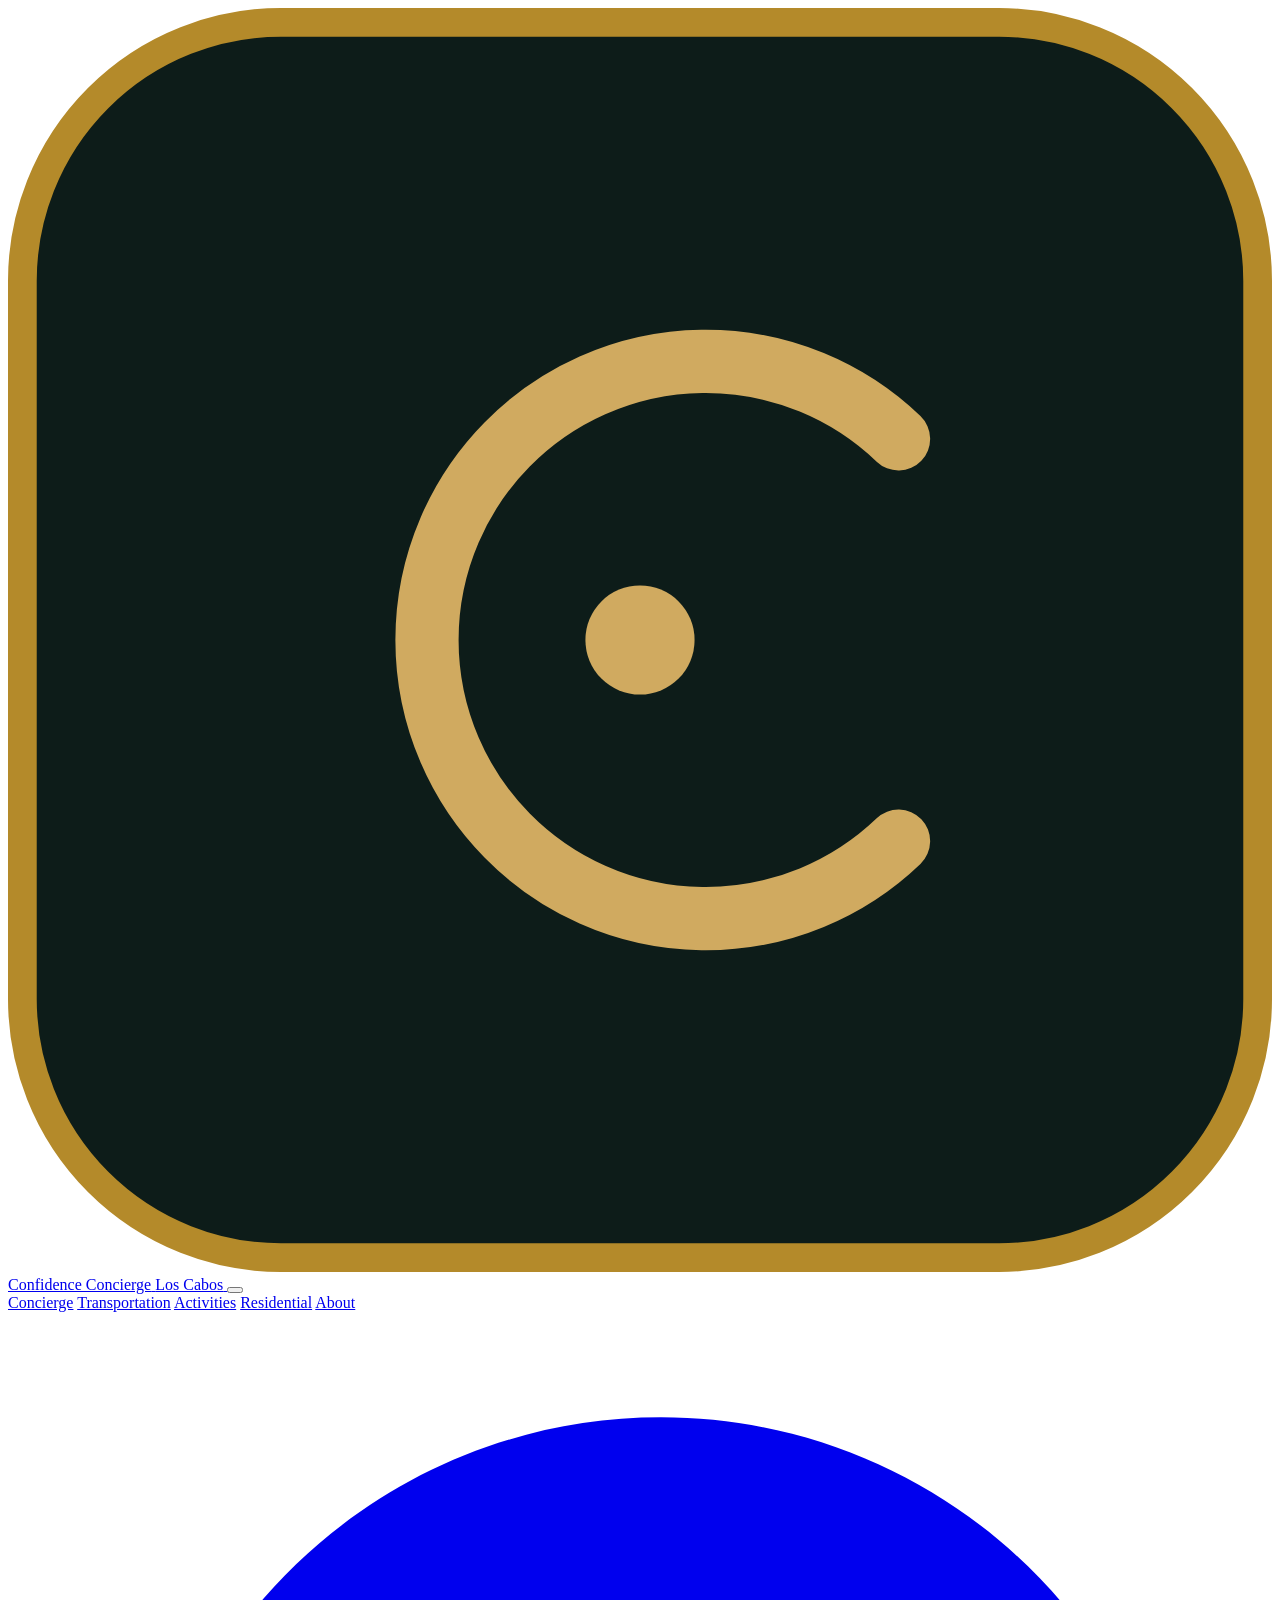
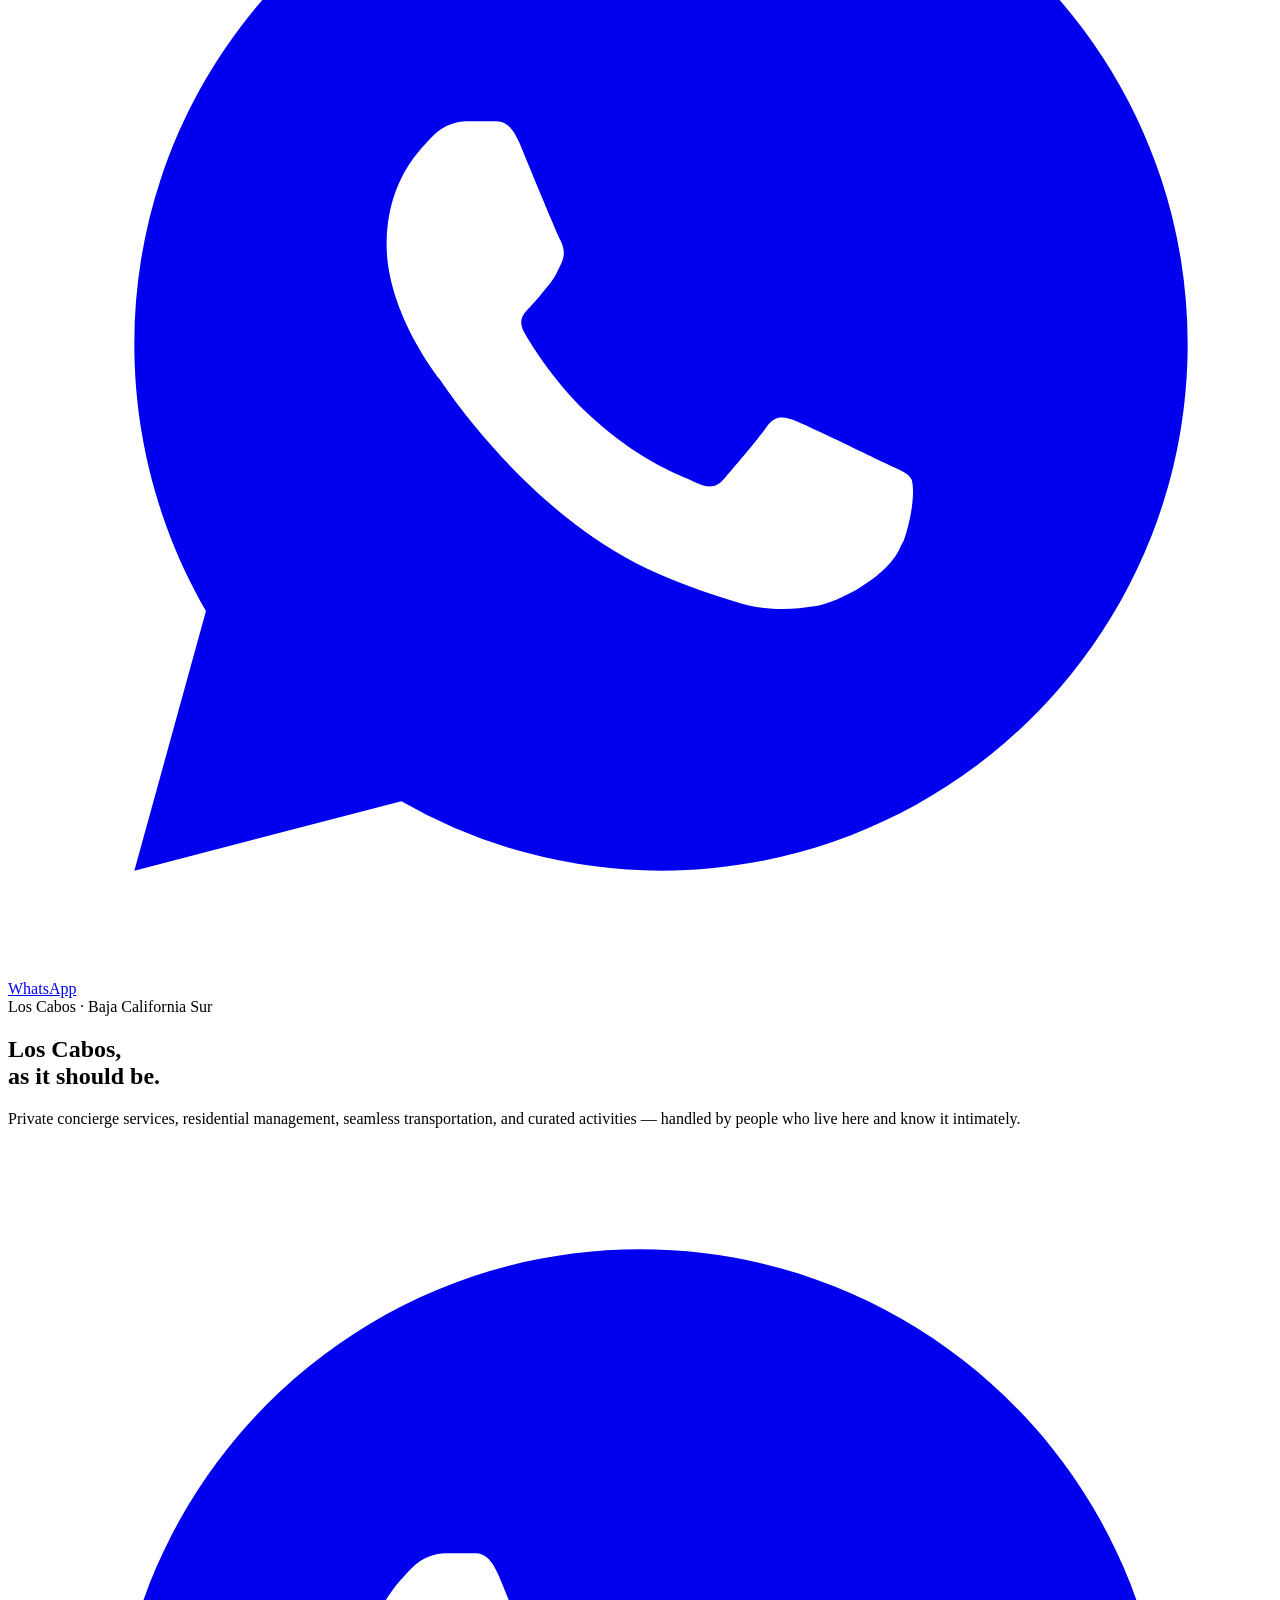
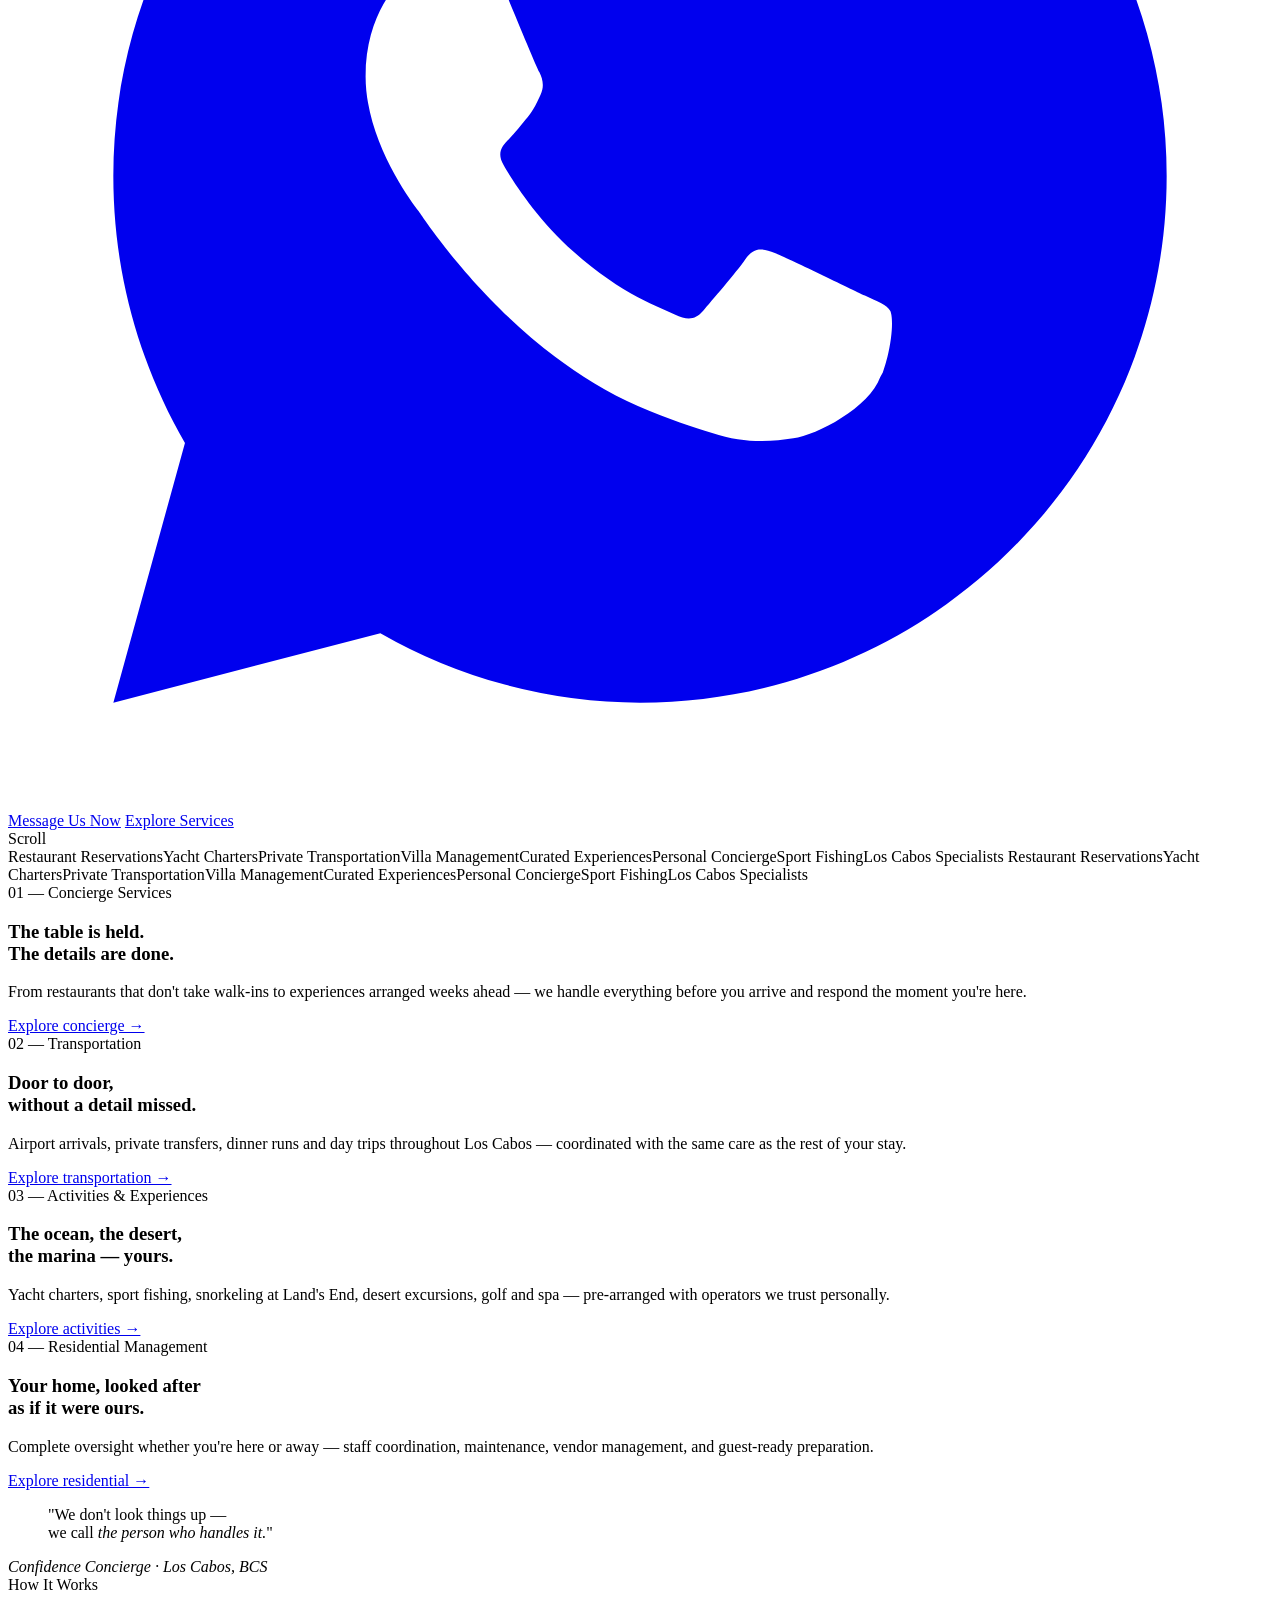
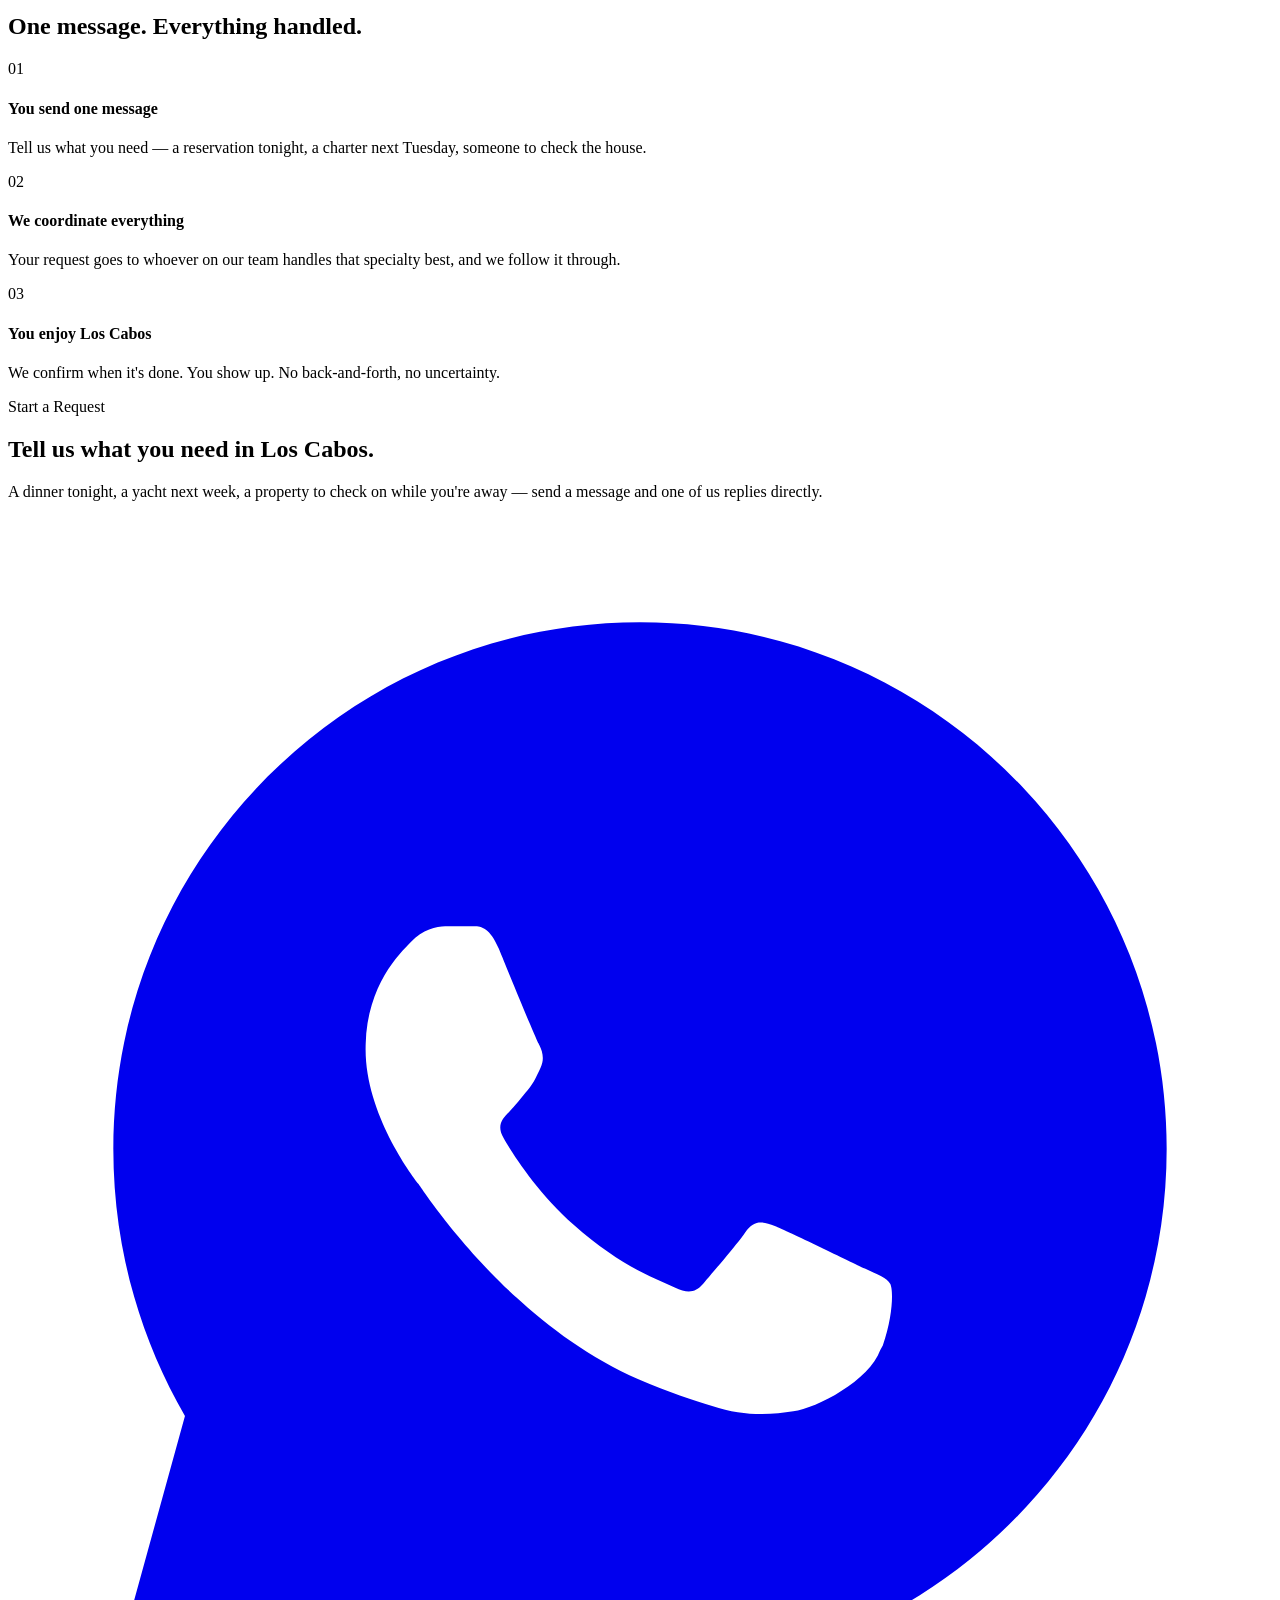
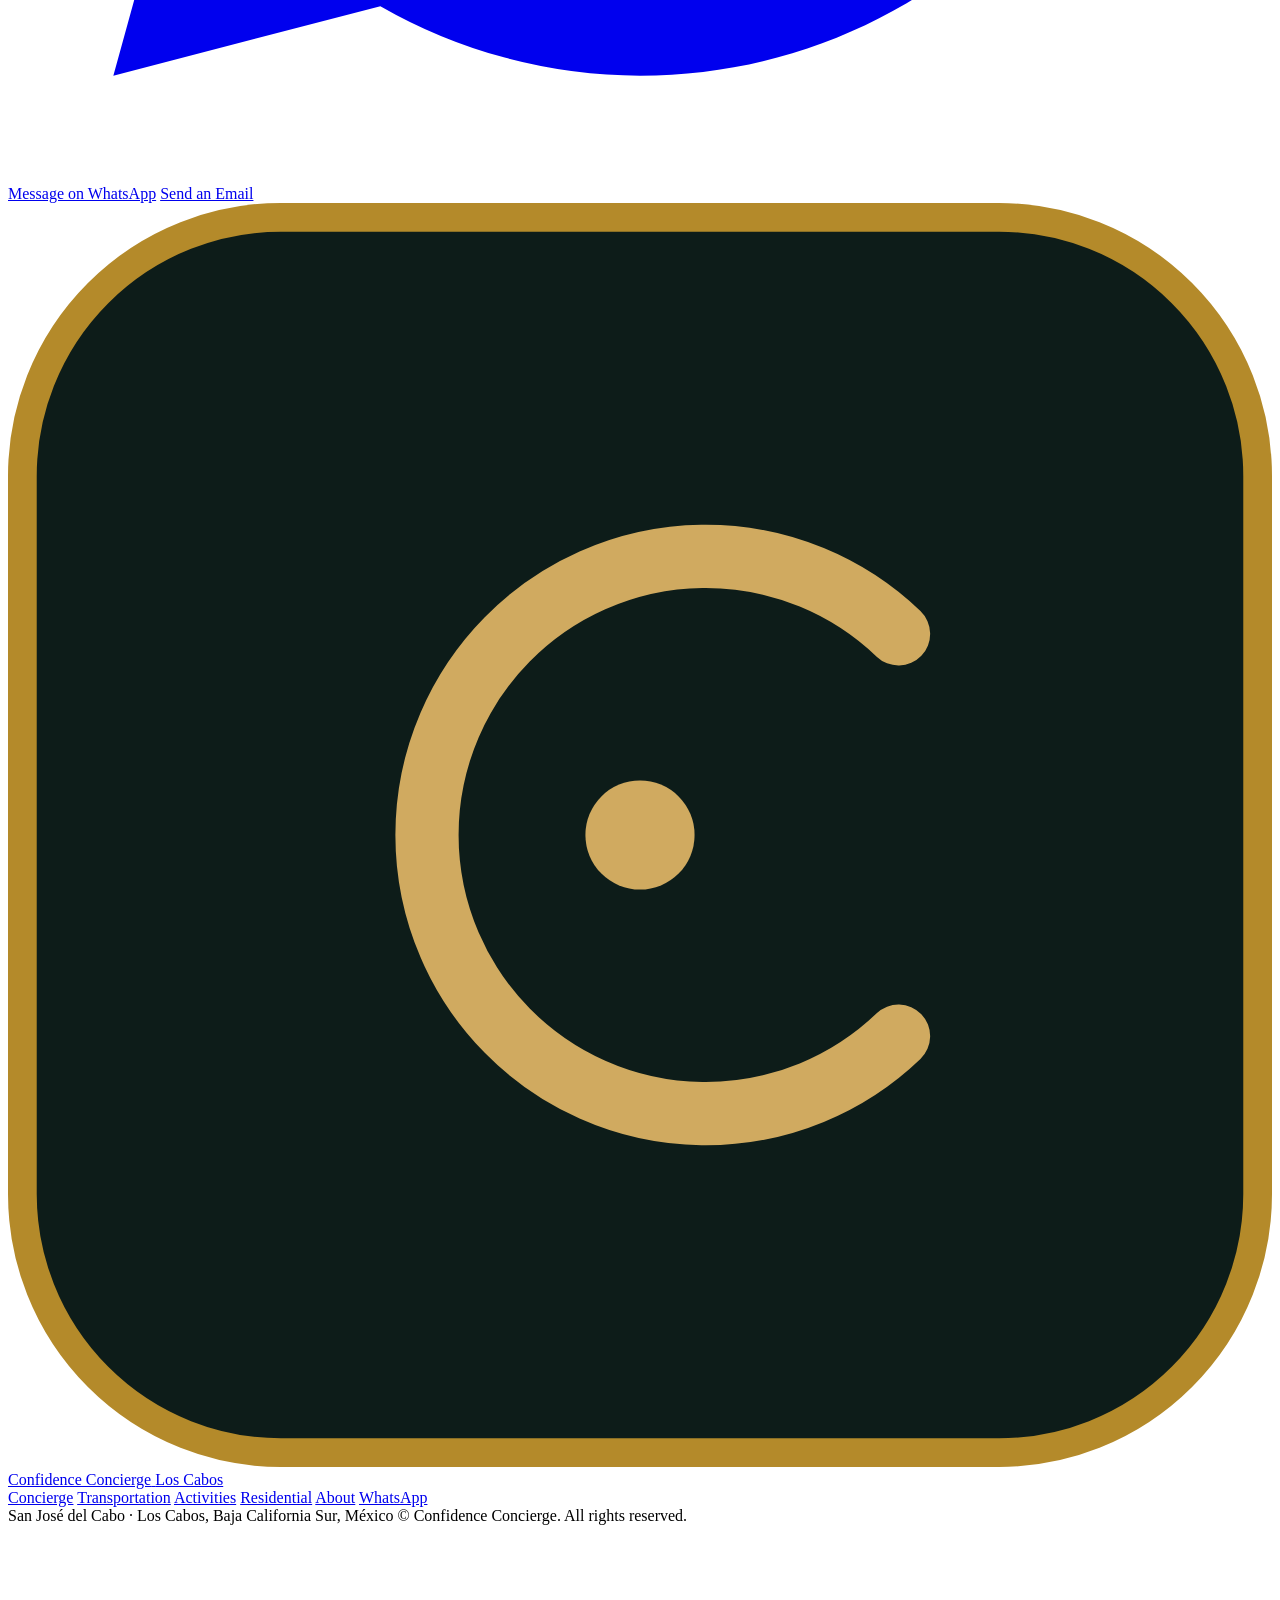
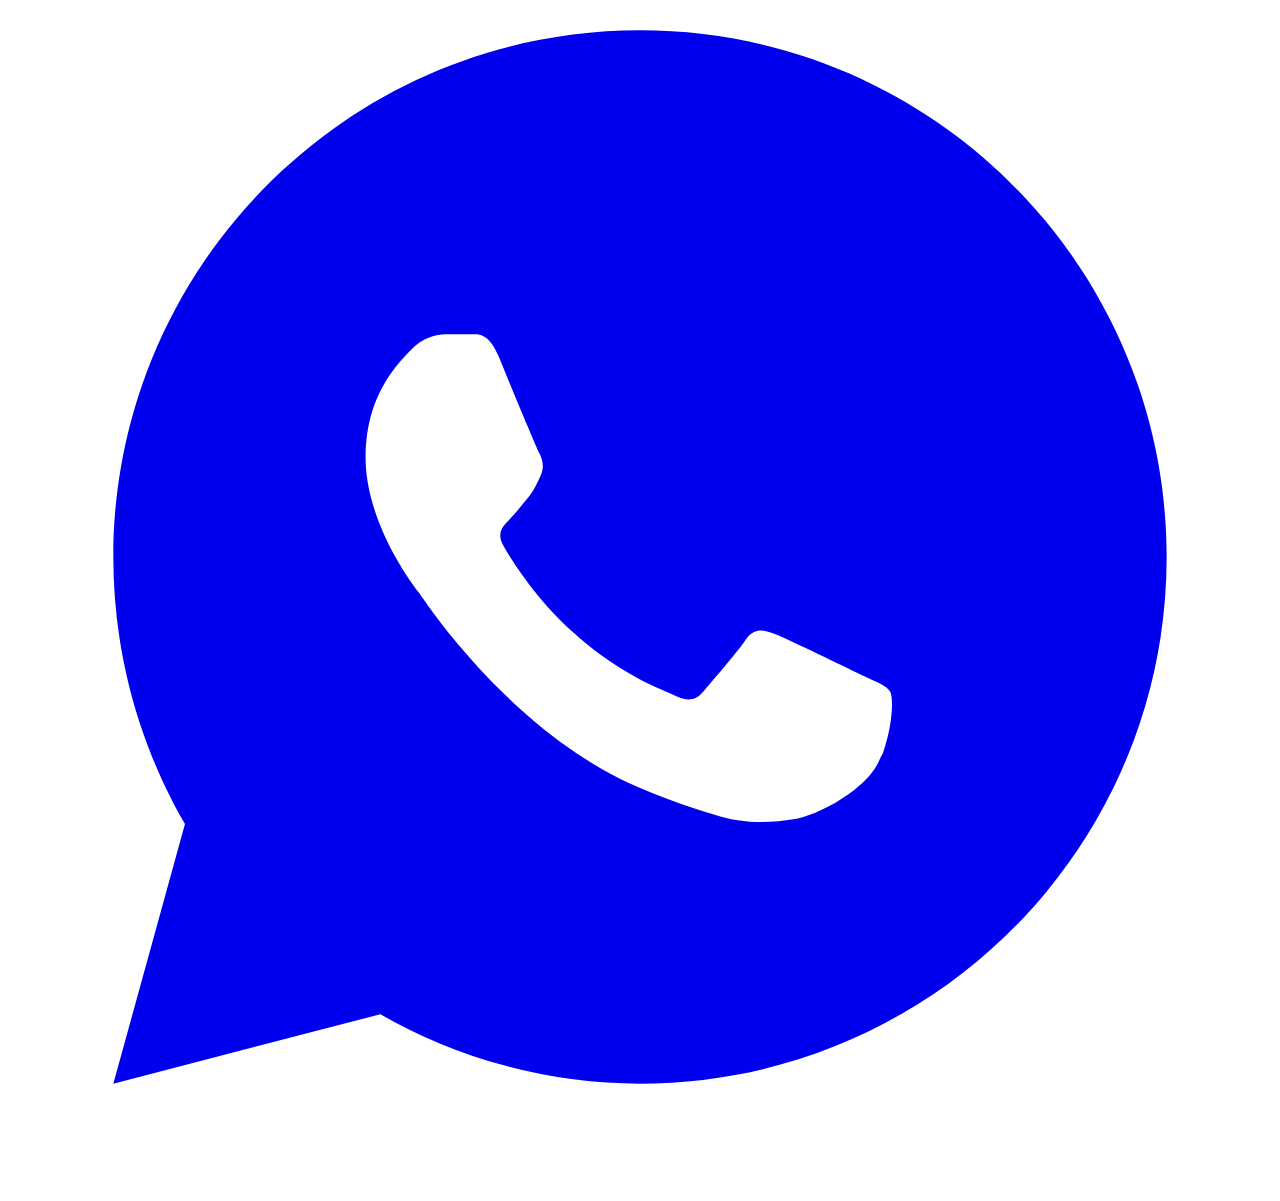
==== index.html @ 6e98d000 "Add files via upload" ====
<!DOCTYPE html>
<html lang="en">
<head>
  <meta charset="UTF-8">
  <meta name="viewport" content="width=device-width, initial-scale=1.0">
  <title>Confidence Concierge — Private Concierge &amp; Lifestyle Services · Los Cabos</title>
  <meta name="description" content="Private concierge, residential management, transportation, and curated activities across Los Cabos, Baja California Sur.">
  <link rel="icon" type="image/svg+xml" href="data:image/svg+xml,%3Csvg xmlns='http://www.w3.org/2000/svg' viewBox='0 0 44 44'%3E%3Crect width='44' height='44' rx='9' fill='%230D1C19'/%3E%3Cpath d='M31 15a9.7 9.7 0 1 0 0 14' stroke='%23D0AA60' stroke-width='2.4' fill='none' stroke-linecap='round'/%3E%3Ccircle cx='22' cy='22' r='2' fill='%23D0AA60'/%3E%3C/svg%3E">
  <link rel="preconnect" href="https://fonts.googleapis.com">
  <link rel="preconnect" href="https://fonts.gstatic.com" crossorigin>
  <link href="https://fonts.googleapis.com/css2?family=Cormorant+Garamond:ital,wght@0,400;0,500;0,600;1,400;1,500&family=Outfit:wght@300;400;500;600&display=swap" rel="stylesheet">
  <link rel="stylesheet" href="css/styles.css">
</head>
<body>
<header class="nav" id="siteNav">
  <div class="wrap">
    <a href="index.html" class="logo" aria-label="Confidence Concierge — home">
      <svg class="logo-mark" viewBox="0 0 44 44" fill="none" xmlns="http://www.w3.org/2000/svg" aria-hidden="true">
        <rect x="0.5" y="0.5" width="43" height="43" rx="9" fill="#0D1C19" stroke="#B48A2A" stroke-width="1"/>
        <path d="M31 15a9.7 9.7 0 1 0 0 14" stroke="#D0AA60" stroke-width="2.2" stroke-linecap="round"/>
        <circle cx="22" cy="22" r="1.9" fill="#D0AA60"/>
      </svg>
      <span class="logo-text">
        <span class="logo-name">Confidence Concierge</span>
        <span class="logo-city">Los Cabos</span>
      </span>
    </a>
    <button class="nav-burger" id="navBurger" aria-label="Open menu" aria-expanded="false">
      <span></span><span></span><span></span>
    </button>
    <nav class="nav-links" id="navLinks" aria-label="Main navigation">
      <a href="concierge.html">Concierge</a>
      <a href="transportation.html">Transportation</a>
      <a href="activities.html">Activities</a>
      <a href="residential.html">Residential</a>
      <a href="about.html">About</a>
      <a href="#" class="js-wa btn btn--gold" style="padding:0.65rem 1.3rem;"><svg viewBox="0 0 24 24" fill="currentColor" aria-hidden="true"><path d="M12 2C6.48 2 2 6.48 2 12c0 1.85.5 3.58 1.36 5.07L2 22l5.07-1.32A9.93 9.93 0 0 0 12 22c5.52 0 10-4.48 10-10S17.52 2 12 2zm4.56 13.82c-.2.57-1.2 1.1-1.65 1.16-.43.07-.95.1-1.54-.1-.36-.11-.81-.26-1.4-.51-2.45-1.06-4.06-3.55-4.18-3.71-.13-.17-1-1.33-1-2.55 0-1.2.63-1.8.86-2.04.22-.24.49-.3.65-.3h.47c.15 0 .35-.05.55.43.2.49.7 1.7.77 1.83.06.12.1.27.02.43-.08.17-.12.27-.24.42-.12.14-.25.31-.36.42-.12.12-.24.25-.1.49.14.25.62 1.02 1.33 1.65.91.82 1.68 1.07 1.92 1.19.25.12.39.1.54-.07.14-.17.63-.73.8-.98.17-.25.34-.2.56-.12.23.09 1.46.69 1.71.81.25.12.42.18.48.29.06.1.06.6-.14 1.17z"/></svg> WhatsApp</a>
    </nav>
  </div>
</header>

<section class="hero">
  <div class="hero-bg" aria-hidden="true"></div>
  <div class="hero-content">
    <div class="hero-eyebrow"><span class="rule"></span> Los Cabos &middot; Baja California Sur <span class="rule"></span></div>
    <h1 class="t-hero">Los Cabos,<br>as it should be.</h1>
    <p class="hero-sub">Private concierge services, residential management, seamless transportation, and curated activities &mdash; handled by people who live here and know it intimately.</p>
    <div class="hero-actions">
      <a href="#" class="js-wa btn btn--gold"><svg viewBox="0 0 24 24" fill="currentColor" aria-hidden="true"><path d="M12 2C6.48 2 2 6.48 2 12c0 1.85.5 3.58 1.36 5.07L2 22l5.07-1.32A9.93 9.93 0 0 0 12 22c5.52 0 10-4.48 10-10S17.52 2 12 2zm4.56 13.82c-.2.57-1.2 1.1-1.65 1.16-.43.07-.95.1-1.54-.1-.36-.11-.81-.26-1.4-.51-2.45-1.06-4.06-3.55-4.18-3.71-.13-.17-1-1.33-1-2.55 0-1.2.63-1.8.86-2.04.22-.24.49-.3.65-.3h.47c.15 0 .35-.05.55.43.2.49.7 1.7.77 1.83.06.12.1.27.02.43-.08.17-.12.27-.24.42-.12.14-.25.31-.36.42-.12.12-.24.25-.1.49.14.25.62 1.02 1.33 1.65.91.82 1.68 1.07 1.92 1.19.25.12.39.1.54-.07.14-.17.63-.73.8-.98.17-.25.34-.2.56-.12.23.09 1.46.69 1.71.81.25.12.42.18.48.29.06.1.06.6-.14 1.17z"/></svg> Message Us Now</a>
      <a href="#services" class="btn btn--outline-light">Explore Services</a>
    </div>
  </div>
  <div class="hero-scroll" aria-hidden="true"><span class="line"></span><span>Scroll</span></div>
</section>

<div class="marquee-wrap" aria-hidden="true">
  <div class="marquee-track">
    <span>Restaurant Reservations</span><span>Yacht Charters</span><span>Private Transportation</span><span>Villa Management</span><span>Curated Experiences</span><span>Personal Concierge</span><span>Sport Fishing</span><span>Los Cabos Specialists</span>
    <span>Restaurant Reservations</span><span>Yacht Charters</span><span>Private Transportation</span><span>Villa Management</span><span>Curated Experiences</span><span>Personal Concierge</span><span>Sport Fishing</span><span>Los Cabos Specialists</span>
  </div>
</div>

<section id="services">
  <article class="svc-panel">
    <div class="svc-text">
      <span class="eyebrow">01 &mdash; Concierge Services</span>
      <h3 class="t-h3">The table is held.<br>The details are done.</h3>
      <div class="divider"></div>
      <p>From restaurants that don't take walk-ins to experiences arranged weeks ahead &mdash; we handle everything before you arrive and respond the moment you're here.</p>
      <a href="concierge.html" class="svc-link">Explore concierge &rarr;</a>
    </div>
    <div class="svc-photo svc-photo--dining" role="img" aria-label="Fine dining"></div>
  </article>

  <article class="svc-panel svc-panel--flip">
    <div class="svc-photo svc-photo--transport" role="img" aria-label="Private transportation"></div>
    <div class="svc-text">
      <span class="eyebrow">02 &mdash; Transportation</span>
      <h3 class="t-h3">Door to door,<br>without a detail missed.</h3>
      <div class="divider"></div>
      <p>Airport arrivals, private transfers, dinner runs and day trips throughout Los Cabos &mdash; coordinated with the same care as the rest of your stay.</p>
      <a href="transportation.html" class="svc-link">Explore transportation &rarr;</a>
    </div>
  </article>

  <article class="svc-panel">
    <div class="svc-text">
      <span class="eyebrow">03 &mdash; Activities &amp; Experiences</span>
      <h3 class="t-h3">The ocean, the desert,<br>the marina &mdash; yours.</h3>
      <div class="divider"></div>
      <p>Yacht charters, sport fishing, snorkeling at Land's End, desert excursions, golf and spa &mdash; pre-arranged with operators we trust personally.</p>
      <a href="activities.html" class="svc-link">Explore activities &rarr;</a>
    </div>
    <div class="svc-photo svc-photo--activities" role="img" aria-label="Ocean activities"></div>
  </article>

  <article class="svc-panel svc-panel--flip">
    <div class="svc-photo svc-photo--villa" role="img" aria-label="Luxury villa"></div>
    <div class="svc-text">
      <span class="eyebrow">04 &mdash; Residential Management</span>
      <h3 class="t-h3">Your home, looked after<br>as if it were ours.</h3>
      <div class="divider"></div>
      <p>Complete oversight whether you're here or away &mdash; staff coordination, maintenance, vendor management, and guest-ready preparation.</p>
      <a href="residential.html" class="svc-link">Explore residential &rarr;</a>
    </div>
  </article>
</section>

<section class="statement">
  <div class="wrap">
    <blockquote>"We don't look things up &mdash;<br>we call <em>the person who handles it.</em>"</blockquote>
    <cite>Confidence Concierge &middot; Los Cabos, BCS</cite>
  </div>
</section>

<section class="section">
  <div class="wrap">
    <div class="head"><span class="eyebrow">How It Works</span><h2 class="t-h2">One message. Everything handled.</h2></div>
    <div class="steps">
      <div class="step"><span class="step-num">01</span><h4>You send one message</h4><p>Tell us what you need &mdash; a reservation tonight, a charter next Tuesday, someone to check the house.</p></div>
      <div class="step"><span class="step-num">02</span><h4>We coordinate everything</h4><p>Your request goes to whoever on our team handles that specialty best, and we follow it through.</p></div>
      <div class="step"><span class="step-num">03</span><h4>You enjoy Los Cabos</h4><p>We confirm when it's done. You show up. No back-and-forth, no uncertainty.</p></div>
    </div>
  </div>
</section>
<section class="cta-band" id="contact">
  <div class="wrap">
    <div class="cta-inner">
      <div class="cta-copy">
        <span class="eyebrow">Start a Request</span>
        <h2>Tell us what you need in Los Cabos.</h2>
        <p>A dinner tonight, a yacht next week, a property to check on while you're away — send a message and one of us replies directly.</p>
      </div>
      <div class="cta-actions">
        <a href="#" class="js-wa btn btn--gold"><svg viewBox="0 0 24 24" fill="currentColor" aria-hidden="true"><path d="M12 2C6.48 2 2 6.48 2 12c0 1.85.5 3.58 1.36 5.07L2 22l5.07-1.32A9.93 9.93 0 0 0 12 22c5.52 0 10-4.48 10-10S17.52 2 12 2zm4.56 13.82c-.2.57-1.2 1.1-1.65 1.16-.43.07-.95.1-1.54-.1-.36-.11-.81-.26-1.4-.51-2.45-1.06-4.06-3.55-4.18-3.71-.13-.17-1-1.33-1-2.55 0-1.2.63-1.8.86-2.04.22-.24.49-.3.65-.3h.47c.15 0 .35-.05.55.43.2.49.7 1.7.77 1.83.06.12.1.27.02.43-.08.17-.12.27-.24.42-.12.14-.25.31-.36.42-.12.12-.24.25-.1.49.14.25.62 1.02 1.33 1.65.91.82 1.68 1.07 1.92 1.19.25.12.39.1.54-.07.14-.17.63-.73.8-.98.17-.25.34-.2.56-.12.23.09 1.46.69 1.71.81.25.12.42.18.48.29.06.1.06.6-.14 1.17z"/></svg> Message on WhatsApp</a>
        <a href="mailto:hello@confidenceconcierge.com" class="btn btn--outline-dark">Send an Email</a>
      </div>
    </div>
  </div>
</section>
<footer>
  <div class="wrap">
    <div class="footer-top">
      <a href="index.html" class="logo" aria-label="Confidence Concierge — home">
        <svg class="logo-mark" viewBox="0 0 44 44" fill="none" xmlns="http://www.w3.org/2000/svg" aria-hidden="true">
        <rect x="0.5" y="0.5" width="43" height="43" rx="9" fill="#0D1C19" stroke="#B48A2A" stroke-width="1"/>
        <path d="M31 15a9.7 9.7 0 1 0 0 14" stroke="#D0AA60" stroke-width="2.2" stroke-linecap="round"/>
        <circle cx="22" cy="22" r="1.9" fill="#D0AA60"/>
      </svg>
        <span class="logo-text">
          <span class="logo-name">Confidence Concierge</span>
          <span class="logo-city">Los Cabos</span>
        </span>
      </a>
      <nav class="footer-nav" aria-label="Footer navigation">
        <a href="concierge.html">Concierge</a>
        <a href="transportation.html">Transportation</a>
        <a href="activities.html">Activities</a>
        <a href="residential.html">Residential</a>
        <a href="about.html">About</a>
        <a href="#" class="js-wa">WhatsApp</a>
      </nav>
    </div>
    <div class="footer-bottom">
      <span>San Jos&eacute; del Cabo &middot; Los Cabos, Baja California Sur, M&eacute;xico</span>
      <span>&copy; <span id="yr"></span> Confidence Concierge. All rights reserved.</span>
    </div>
  </div>
</footer>

<a href="#" class="js-wa wa-fab" aria-label="Message us on WhatsApp"><svg viewBox="0 0 24 24" fill="currentColor" aria-hidden="true"><path d="M12 2C6.48 2 2 6.48 2 12c0 1.85.5 3.58 1.36 5.07L2 22l5.07-1.32A9.93 9.93 0 0 0 12 22c5.52 0 10-4.48 10-10S17.52 2 12 2zm4.56 13.82c-.2.57-1.2 1.1-1.65 1.16-.43.07-.95.1-1.54-.1-.36-.11-.81-.26-1.4-.51-2.45-1.06-4.06-3.55-4.18-3.71-.13-.17-1-1.33-1-2.55 0-1.2.63-1.8.86-2.04.22-.24.49-.3.65-.3h.47c.15 0 .35-.05.55.43.2.49.7 1.7.77 1.83.06.12.1.27.02.43-.08.17-.12.27-.24.42-.12.14-.25.31-.36.42-.12.12-.24.25-.1.49.14.25.62 1.02 1.33 1.65.91.82 1.68 1.07 1.92 1.19.25.12.39.1.54-.07.14-.17.63-.73.8-.98.17-.25.34-.2.56-.12.23.09 1.46.69 1.71.81.25.12.42.18.48.29.06.1.06.6-.14 1.17z"/></svg></a>

<!-- Images: Unsplash (free commercial license — unsplash.com/license) -->
<script src="js/main.js"></script>
</body>
</html>
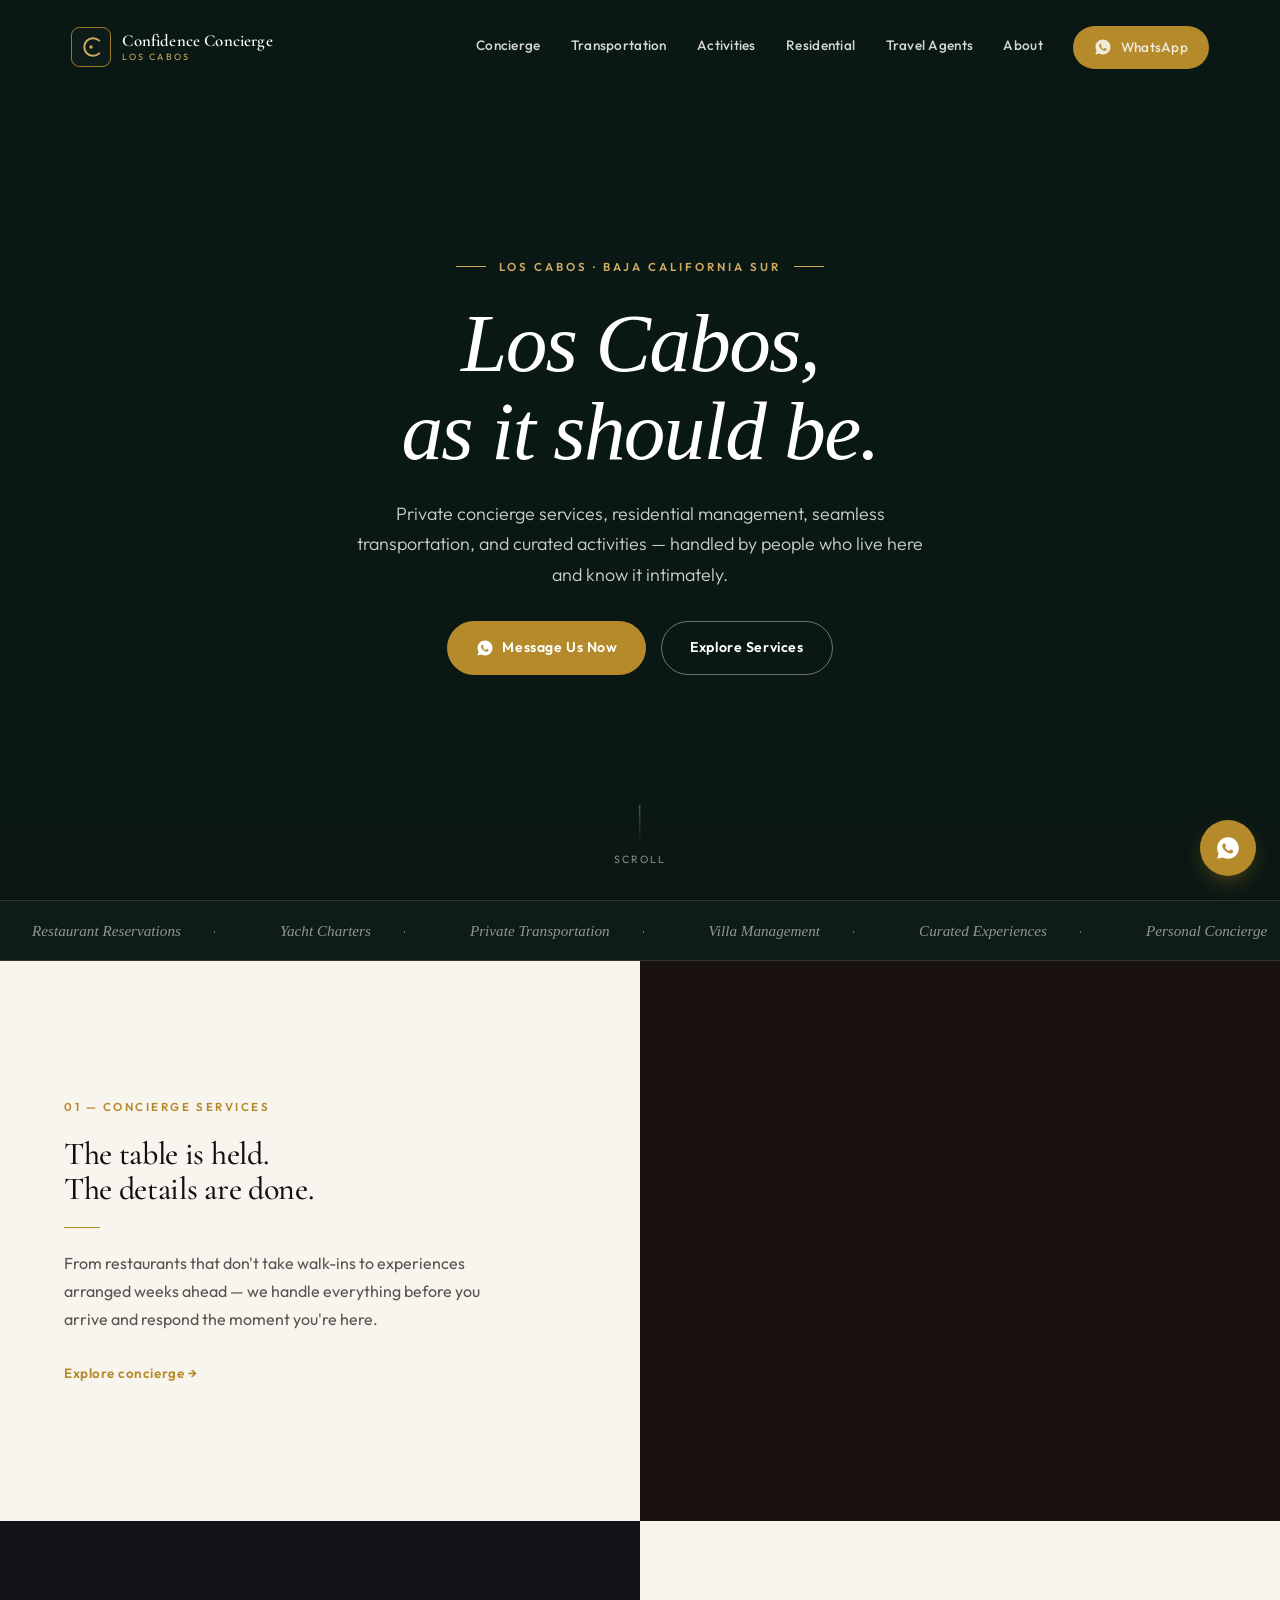
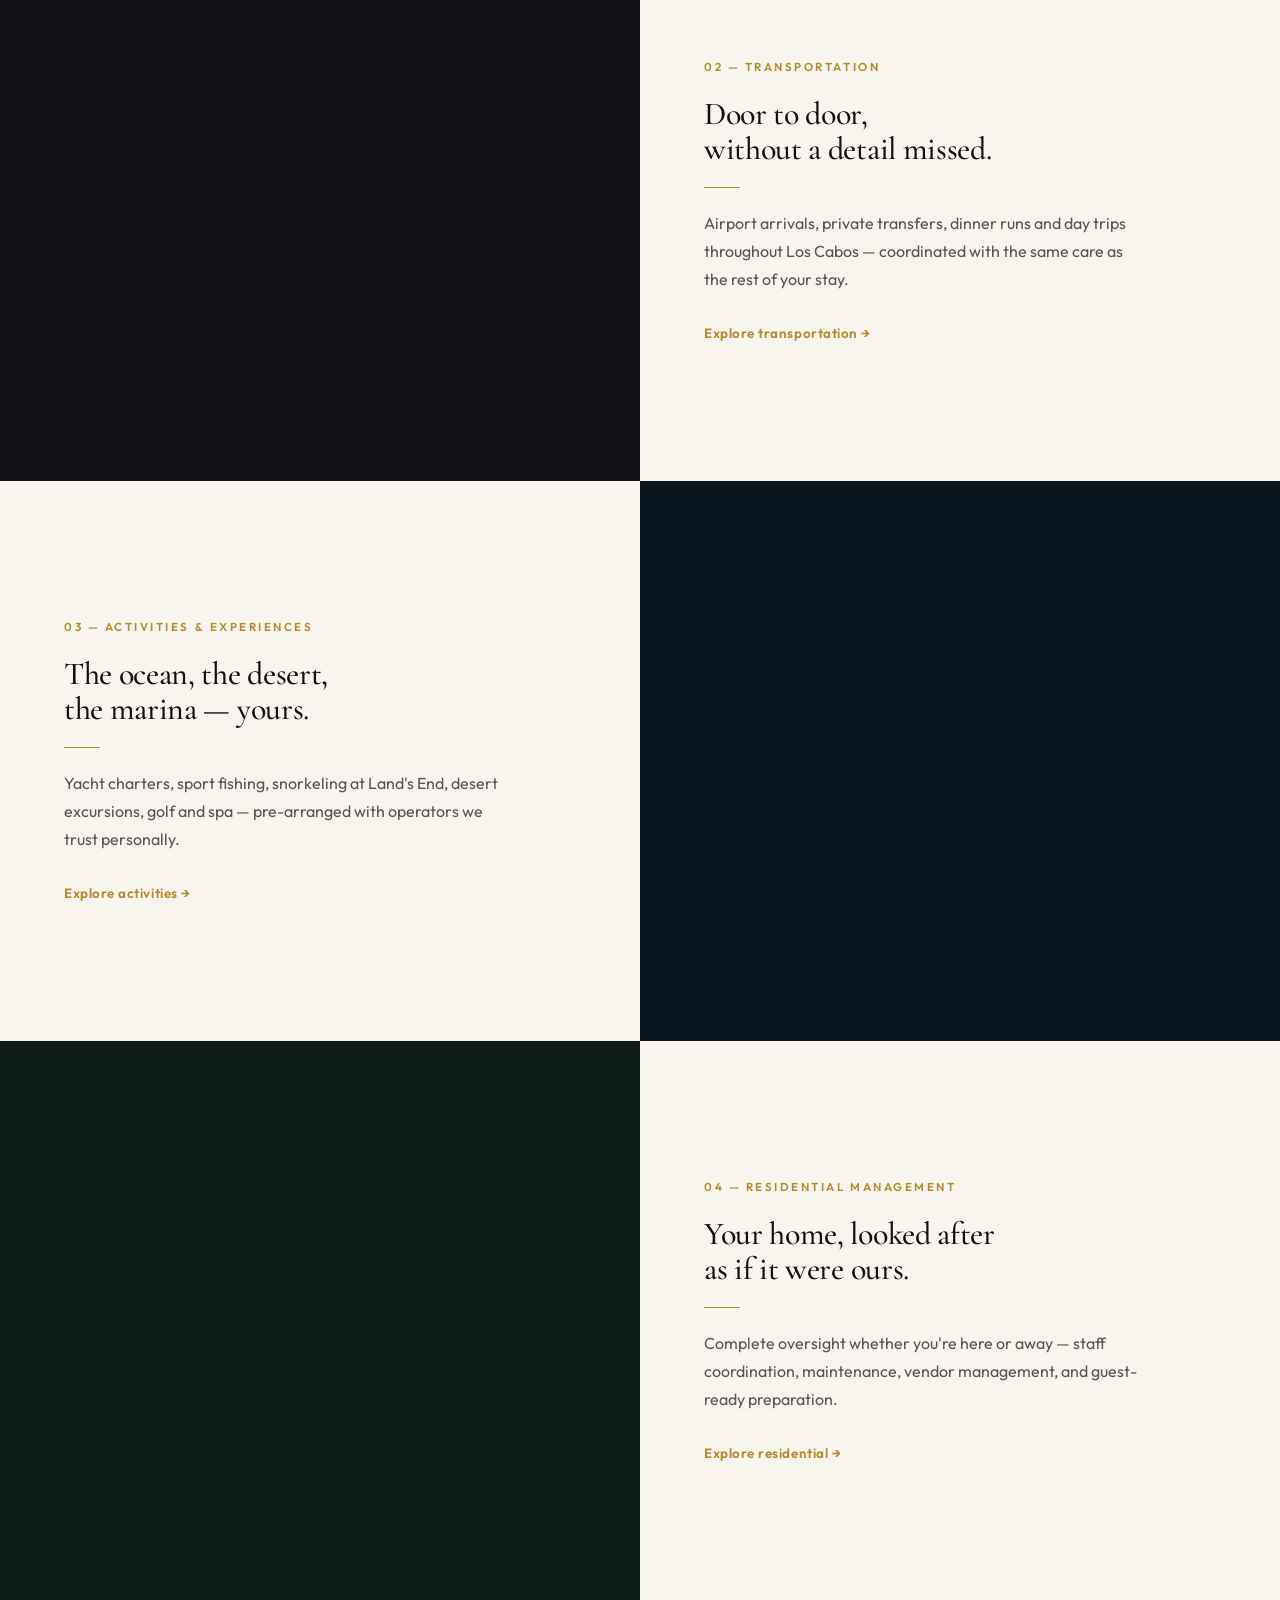
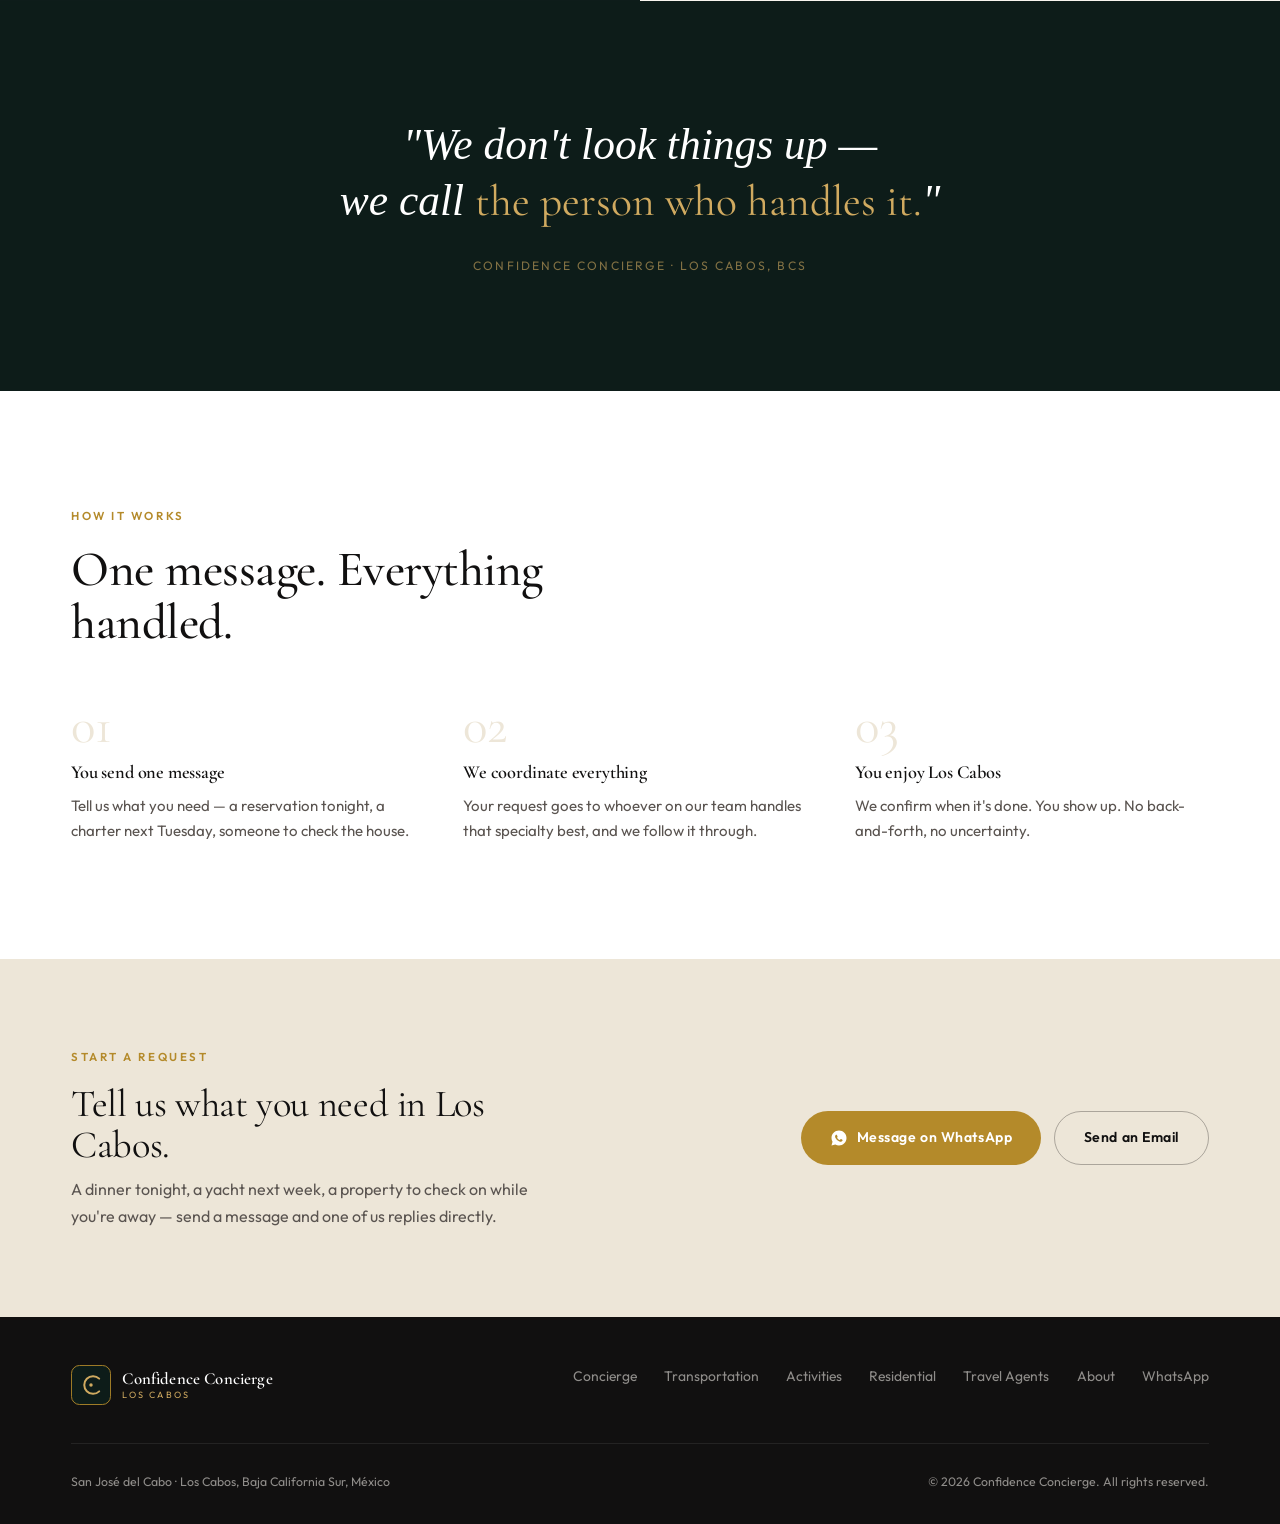
==== commit 2a3a3a3d: "Update index.html" ====
--- a/index.html
+++ b/index.html
@@ -28,11 +28,13 @@
     <button class="nav-burger" id="navBurger" aria-label="Open menu" aria-expanded="false">
       <span></span><span></span><span></span>
     </button>
+    <div class="nav-backdrop" id="navBackdrop" aria-hidden="true"></div>
     <nav class="nav-links" id="navLinks" aria-label="Main navigation">
       <a href="concierge.html">Concierge</a>
       <a href="transportation.html">Transportation</a>
       <a href="activities.html">Activities</a>
       <a href="residential.html">Residential</a>
+      <a href="travel-agents.html">Travel Agents</a>
       <a href="about.html">About</a>
       <a href="#" class="js-wa btn btn--gold" style="padding:0.65rem 1.3rem;"><svg viewBox="0 0 24 24" fill="currentColor" aria-hidden="true"><path d="M12 2C6.48 2 2 6.48 2 12c0 1.85.5 3.58 1.36 5.07L2 22l5.07-1.32A9.93 9.93 0 0 0 12 22c5.52 0 10-4.48 10-10S17.52 2 12 2zm4.56 13.82c-.2.57-1.2 1.1-1.65 1.16-.43.07-.95.1-1.54-.1-.36-.11-.81-.26-1.4-.51-2.45-1.06-4.06-3.55-4.18-3.71-.13-.17-1-1.33-1-2.55 0-1.2.63-1.8.86-2.04.22-.24.49-.3.65-.3h.47c.15 0 .35-.05.55.43.2.49.7 1.7.77 1.83.06.12.1.27.02.43-.08.17-.12.27-.24.42-.12.14-.25.31-.36.42-.12.12-.24.25-.1.49.14.25.62 1.02 1.33 1.65.91.82 1.68 1.07 1.92 1.19.25.12.39.1.54-.07.14-.17.63-.73.8-.98.17-.25.34-.2.56-.12.23.09 1.46.69 1.71.81.25.12.42.18.48.29.06.1.06.6-.14 1.17z"/></svg> WhatsApp</a>
     </nav>
@@ -133,7 +135,7 @@
       </div>
       <div class="cta-actions">
         <a href="#" class="js-wa btn btn--gold"><svg viewBox="0 0 24 24" fill="currentColor" aria-hidden="true"><path d="M12 2C6.48 2 2 6.48 2 12c0 1.85.5 3.58 1.36 5.07L2 22l5.07-1.32A9.93 9.93 0 0 0 12 22c5.52 0 10-4.48 10-10S17.52 2 12 2zm4.56 13.82c-.2.57-1.2 1.1-1.65 1.16-.43.07-.95.1-1.54-.1-.36-.11-.81-.26-1.4-.51-2.45-1.06-4.06-3.55-4.18-3.71-.13-.17-1-1.33-1-2.55 0-1.2.63-1.8.86-2.04.22-.24.49-.3.65-.3h.47c.15 0 .35-.05.55.43.2.49.7 1.7.77 1.83.06.12.1.27.02.43-.08.17-.12.27-.24.42-.12.14-.25.31-.36.42-.12.12-.24.25-.1.49.14.25.62 1.02 1.33 1.65.91.82 1.68 1.07 1.92 1.19.25.12.39.1.54-.07.14-.17.63-.73.8-.98.17-.25.34-.2.56-.12.23.09 1.46.69 1.71.81.25.12.42.18.48.29.06.1.06.6-.14 1.17z"/></svg> Message on WhatsApp</a>
-        <a href="mailto:hello@confidenceconcierge.com" class="btn btn--outline-dark">Send an Email</a>
+        <a href="mailto:serratoleyva@gmail.com" class="btn btn--outline-dark">Send an Email</a>
       </div>
     </div>
   </div>
@@ -157,7 +159,8 @@
         <a href="transportation.html">Transportation</a>
         <a href="activities.html">Activities</a>
         <a href="residential.html">Residential</a>
-        <a href="about.html">About</a>
+        <a href="travel-agents.html">Travel Agents</a>
+      <a href="about.html">About</a>
         <a href="#" class="js-wa">WhatsApp</a>
       </nav>
     </div>
--- a/css/styles.css
+++ b/css/styles.css
@@ -0,0 +1,422 @@
+/* =============================================================
+   Confidence Concierge — Los Cabos  |  Shared Stylesheet
+   Dark teal + gold luxury system
+   Cormorant Garamond (display) · Outfit (body)
+   ============================================================= */
+
+/* ── Tokens ── */
+:root {
+  --white:    #FFFFFF;
+  --cream:    #F8F4EE;
+  --linen:    #EDE6D8;
+  --charcoal: #111010;
+  --mid:      #5A5450;
+  --gold:     #B48A2A;
+  --gold-lt:  #D0AA60;
+  --teal:     #0D1C19;
+  --teal-2:   #12231F;
+  --border:   rgba(17,16,16,0.10);
+  --border-lt: rgba(208,170,96,0.18);
+
+  --font-display: 'Cormorant Garamond', Georgia, serif;
+  --font-body:    'Outfit', -apple-system, BlinkMacSystemFont, sans-serif;
+
+  --container: 1240px;
+  --gap:       clamp(1.5rem, 4vw, 4rem);
+  --ease:      cubic-bezier(0.22, 1, 0.36, 1);
+}
+
+/* ── Reset ── */
+*, *::before, *::after { box-sizing: border-box; margin: 0; padding: 0; }
+html { scroll-behavior: smooth; }
+body {
+  font-family: var(--font-body);
+  font-weight: 400;
+  color: var(--charcoal);
+  background: var(--white);
+  line-height: 1.65;
+  -webkit-font-smoothing: antialiased;
+  overflow-x: hidden;
+}
+img, svg { display: block; max-width: 100%; }
+a { color: inherit; text-decoration: none; }
+ul { list-style: none; }
+button { font: inherit; cursor: pointer; background: none; border: none; }
+
+@media (prefers-reduced-motion: reduce) {
+  *, *::before, *::after {
+    animation-duration: 0.001ms !important;
+    transition-duration: 0.001ms !important;
+    scroll-behavior: auto !important;
+  }
+}
+
+/* ── Typography ── */
+h1, h2, h3, h4 {
+  font-family: var(--font-display);
+  font-weight: 500;
+  line-height: 1.08;
+  letter-spacing: -0.01em;
+}
+.t-hero {
+  font-size: clamp(2.8rem, 6.5vw, 5.4rem);
+  font-style: italic;
+  font-weight: 400;
+  line-height: 1.05;
+  letter-spacing: -0.02em;
+}
+.t-h2 { font-size: clamp(2.1rem, 4vw, 3.1rem); }
+.t-h3 { font-size: clamp(1.5rem, 2.5vw, 2rem); }
+.t-lead {
+  font-family: var(--font-body);
+  font-size: clamp(1rem, 1.4vw, 1.15rem);
+  font-weight: 300;
+  line-height: 1.7;
+  color: var(--mid);
+}
+
+/* ── Layout ── */
+.wrap {
+  max-width: var(--container);
+  margin: 0 auto;
+  padding-left: var(--gap);
+  padding-right: var(--gap);
+}
+.section        { padding: clamp(4.5rem, 9vw, 7.5rem) 0; }
+.section--cream { background: #F8F4EE; background: var(--cream); }
+.section--linen { background: #EDE6D8; background: var(--linen); }
+.section--dark  { background: #0D1C19; background: var(--teal); color: var(--white); }
+
+.eyebrow {
+  font-family: var(--font-body);
+  font-size: 0.72rem;
+  font-weight: 600;
+  letter-spacing: 0.22em;
+  text-transform: uppercase;
+  color: var(--gold);
+  display: block;
+  margin-bottom: 1.1rem;
+}
+.eyebrow--lt { color: var(--gold-lt); }
+.divider { width: 36px; height: 1px; background: var(--gold); margin: 1.3rem 0; }
+.divider--lt { background: var(--gold-lt); }
+.divider--center { margin-left: auto; margin-right: auto; }
+
+/* ── Buttons ── */
+.btn {
+  display: inline-flex;
+  align-items: center;
+  gap: 0.55rem;
+  font-family: var(--font-body);
+  font-weight: 600;
+  font-size: 0.88rem;
+  letter-spacing: 0.04em;
+  padding: 0.9rem 1.8rem;
+  border-radius: 999px;
+  white-space: nowrap;
+  transition: transform 0.3s var(--ease), box-shadow 0.3s var(--ease), background 0.3s, border-color 0.3s, color 0.3s;
+}
+.btn svg { width: 18px; height: 18px; flex-shrink: 0; }
+.btn--gold { background: var(--gold); color: var(--white); }
+.btn--gold:hover { background: #9A7620; transform: translateY(-2px); box-shadow: 0 14px 28px -10px rgba(180,138,42,0.5); }
+.btn--outline-light { border: 1.5px solid rgba(255,255,255,0.4); color: var(--white); }
+.btn--outline-light:hover { border-color: var(--gold-lt); color: var(--gold-lt); }
+.btn--outline-dark { border: 1.5px solid rgba(17,16,16,0.3); color: var(--charcoal); }
+.btn--outline-dark:hover { border-color: var(--gold); color: var(--gold); }
+
+:focus-visible { outline: 2px solid var(--gold); outline-offset: 3px; }
+
+/* ── Navigation ── */
+.nav {
+  position: fixed;
+  top: 0; left: 0; right: 0;
+  z-index: 100;
+  padding: 1.6rem 0;
+  transition: background 0.4s var(--ease), padding 0.4s var(--ease), border-color 0.4s var(--ease);
+  border-bottom: 1px solid transparent;
+}
+.nav.scrolled {
+  padding: 0.9rem 0;
+  background: rgba(13,28,25,0.94);
+  backdrop-filter: blur(12px);
+  -webkit-backdrop-filter: blur(12px);
+  border-bottom-color: var(--border-lt);
+}
+/* Solid nav for interior pages (no hero image behind) */
+.nav--solid {
+  position: sticky;
+  background: var(--teal);
+  border-bottom-color: var(--border-lt);
+}
+.nav .wrap { display: flex; align-items: center; justify-content: space-between; gap: 1rem; }
+
+.logo { display: flex; align-items: center; gap: 0.7rem; color: var(--white); flex-shrink: 0; }
+.logo-mark { width: 40px; height: 40px; flex-shrink: 0; }
+.logo-text { display: flex; flex-direction: column; line-height: 1.1; }
+.logo-name { font-family: var(--font-display); font-size: 1.05rem; font-weight: 600; color: var(--white); letter-spacing: 0.01em; }
+.logo-city { font-family: var(--font-body); font-size: 0.57rem; letter-spacing: 0.24em; text-transform: uppercase; color: var(--gold-lt); margin-top: 1px; }
+
+.nav-links { display: flex; align-items: center; gap: 1.9rem; }
+.nav-links a {
+  font-size: 0.85rem;
+  font-weight: 500;
+  letter-spacing: 0.02em;
+  color: rgba(255,255,255,0.82);
+  position: relative;
+  padding-bottom: 3px;
+  transition: color 0.25s;
+}
+.nav-links a:not(.btn)::after {
+  content: '';
+  position: absolute;
+  left: 0; bottom: 0;
+  width: 0; height: 1px;
+  background: var(--gold-lt);
+  transition: width 0.3s var(--ease);
+}
+.nav-links a:not(.btn):hover { color: var(--white); }
+.nav-links a:not(.btn):hover::after,
+.nav-links a.active::after { width: 100%; }
+
+.nav-burger { display: none; flex-direction: column; gap: 5px; padding: 6px; z-index: 110; }
+.nav-burger span { display: block; width: 22px; height: 1.5px; background: var(--white); transition: transform 0.3s var(--ease), opacity 0.3s; }
+
+@media (max-width: 940px) {
+  .nav-links {
+    position: fixed;
+    top: 0; right: 0; bottom: 0;
+    width: min(78vw, 320px);
+    background: var(--teal);
+    flex-direction: column;
+    justify-content: center;
+    align-items: flex-start;
+    padding: 2rem var(--gap);
+    gap: 1.6rem;
+    transform: translateX(100%);
+    transition: transform 0.45s var(--ease);
+    border-left: 1px solid var(--border-lt);
+  }
+  .nav-links.open { transform: translateX(0); }
+  .nav-links a { font-size: 1.1rem; color: var(--white); }
+  .nav-burger { display: flex; }
+}
+
+/* ── Hero (home) ── */
+.hero {
+  position: relative;
+  background-color: #0a1a17;
+  min-height: 100vh;
+  min-height: 100svh;
+  display: flex;
+  flex-direction: column;
+  align-items: center;
+  justify-content: center;
+  text-align: center;
+  overflow: hidden;
+  color: var(--white);
+  padding: 7rem var(--gap) 5rem;
+}
+.hero-bg {
+  position: absolute;
+  top: 0; left: 0; right: 0; bottom: 0;
+  background-image: url('https://images.unsplash.com/photo-1507525428034-b723cf961d3e?auto=format&fit=crop&w=1920&q=85');
+  background-size: cover;
+  background-position: center 40%;
+  background-color: #0a1a17;
+}
+.hero-bg::after {
+  content: '';
+  position: absolute;
+  top: 0; left: 0; right: 0; bottom: 0;
+  background: linear-gradient(to bottom, rgba(10,22,18,0.5) 0%, rgba(10,22,18,0.4) 40%, rgba(10,22,18,0.7) 100%);
+}
+.hero-content { position: relative; z-index: 2; color: #fff; max-width: 840px; display: flex; flex-direction: column; align-items: center; gap: 1.5rem; }
+.hero-eyebrow { display: flex; align-items: center; gap: 0.8rem; font-size: 0.72rem; font-weight: 600; letter-spacing: 0.26em; text-transform: uppercase; color: var(--gold-lt); }
+.hero-eyebrow .rule { width: 30px; height: 1px; background: var(--gold-lt); }
+.hero h1 { color: #fff; max-width: 16ch; }
+.hero-sub { font-size: clamp(1rem, 1.4vw, 1.15rem); font-weight: 300; color: rgba(255,255,255,0.8); max-width: 48ch; line-height: 1.7; }
+.hero-actions { display: flex; flex-wrap: wrap; gap: 0.9rem; justify-content: center; margin-top: 0.4rem; }
+.hero-scroll { position: absolute; bottom: 2rem; left: 50%; transform: translateX(-50%); z-index: 2; display: flex; flex-direction: column; align-items: center; gap: 0.5rem; font-size: 0.66rem; letter-spacing: 0.18em; text-transform: uppercase; color: rgba(255,255,255,0.5); }
+.hero-scroll .line { width: 1px; height: 38px; background: linear-gradient(to bottom, rgba(255,255,255,0.4), transparent); animation: pulse 2s ease-in-out infinite; }
+@keyframes pulse { 0%,100% { opacity: 0.4; } 50% { opacity: 1; } }
+
+/* ── Page hero (interior pages) ── */
+.page-hero {
+  position: relative;
+  background-color: #0a1a17;
+  color: #fff;
+  min-height: 62vh;
+  display: flex;
+  align-items: flex-end;
+  padding: 8rem 0 clamp(3rem, 6vw, 5rem);
+  overflow: hidden;
+}
+.page-hero-bg {
+  position: absolute;
+  top: 0; left: 0; right: 0; bottom: 0;
+  background-size: cover;
+  background-position: center;
+  background-color: #0a1a17;
+}
+.page-hero-bg::after {
+  content: '';
+  position: absolute;
+  top: 0; left: 0; right: 0; bottom: 0;
+  background: linear-gradient(to top, rgba(10,22,18,0.9) 0%, rgba(10,22,18,0.4) 55%, rgba(10,22,18,0.55) 100%);
+}
+.page-hero-content { position: relative; z-index: 2; }
+.page-hero .crumb { font-size: 0.74rem; letter-spacing: 0.16em; text-transform: uppercase; color: rgba(208,170,96,0.85); margin-bottom: 1rem; }
+.page-hero .crumb a { color: rgba(255,255,255,0.6); }
+.page-hero .crumb a:hover { color: var(--gold-lt); }
+.page-hero h1 { color: #fff; font-size: clamp(2.3rem, 5.5vw, 4.2rem); max-width: 18ch; }
+.page-hero p { margin-top: 1.1rem; color: rgba(255,255,255,0.75); font-size: 1.08rem; max-width: 54ch; line-height: 1.7; }
+
+/* Page hero background images */
+.bg-concierge   { background-image: url('https://images.unsplash.com/photo-1414235077428-338989a2e8c0?auto=format&fit=crop&w=1920&q=85'); }
+.bg-transport   { background-image: url('https://images.unsplash.com/photo-1503376780353-7e6692767b70?auto=format&fit=crop&w=1920&q=85'); }
+.bg-activities  { background-image: url('https://images.unsplash.com/photo-1544551763-46a013bb70d5?auto=format&fit=crop&w=1920&q=85'); }
+.bg-residential { background-image: url('https://images.unsplash.com/photo-1613490493576-7fde63acd811?auto=format&fit=crop&w=1920&q=85'); }
+.bg-about       { background-image: url('https://images.unsplash.com/photo-1519046904884-53103b34b206?auto=format&fit=crop&w=1920&q=85'); }
+
+/* ── Marquee ── */
+.marquee-wrap { background: #0D1C19; background: var(--teal); border-top: 1px solid var(--border-lt); border-bottom: 1px solid var(--border-lt); overflow: hidden; padding: 1.05rem 0; }
+.marquee-track { display: flex; width: max-content; animation: marquee 32s linear infinite; }
+.marquee-track span { font-family: var(--font-display); font-style: italic; font-size: 0.95rem; color: rgba(237,230,216,0.6); white-space: nowrap; padding: 0 2rem; display: flex; align-items: center; gap: 2rem; }
+.marquee-track span::after { content: '·'; color: var(--gold-lt); font-style: normal; }
+@keyframes marquee { from { transform: translateX(0); } to { transform: translateX(-50%); } }
+@media (prefers-reduced-motion: reduce) { .marquee-track { animation: none; } }
+
+/* ── Service panels (alternating, used on home) ── */
+.svc-panel { display: flex; flex-wrap: nowrap; min-height: 560px; }
+.svc-text { flex: 1 1 50%; background: #F8F4EE; background: var(--cream); display: flex; flex-direction: column; justify-content: center; padding: clamp(3rem, 6vw, 5.5rem) clamp(2.5rem, 5vw, 5.5rem); }
+.svc-text h3 { margin: 0.2rem 0 0; }
+.svc-text p { color: var(--mid); max-width: 40ch; font-size: 1rem; line-height: 1.75; }
+.svc-tags { display: flex; flex-wrap: wrap; gap: 0.5rem; margin-top: 1.7rem; }
+.svc-tag { font-size: 0.7rem; font-weight: 600; letter-spacing: 0.1em; text-transform: uppercase; padding: 0.38rem 0.75rem; border-radius: 999px; border: 1px solid var(--border); color: var(--mid); }
+.svc-link { margin-top: 1.8rem; font-size: 0.84rem; font-weight: 600; letter-spacing: 0.04em; color: var(--gold); display: inline-flex; align-items: center; gap: 0.4rem; transition: gap 0.25s; }
+.svc-link:hover { gap: 0.7rem; }
+.svc-photo { flex: 1 1 50%; background-size: cover; background-position: center; min-height: 380px; }
+.svc-panel--flip .svc-text { order: 2; }
+.svc-panel--flip .svc-photo { order: 1; }
+
+.svc-photo--dining     { background-image: url('https://images.unsplash.com/photo-1414235077428-338989a2e8c0?auto=format&fit=crop&w=1000&q=80'); background-color: #1a1210; }
+.svc-photo--villa      { background-image: url('https://images.unsplash.com/photo-1566073771259-6a8506099945?auto=format&fit=crop&w=1000&q=80'); background-color: #0e1c1a; }
+.svc-photo--transport  { background-image: url('https://images.unsplash.com/photo-1503376780353-7e6692767b70?auto=format&fit=crop&w=1000&q=80'); background-color: #111318; }
+.svc-photo--activities { background-image: url('https://images.unsplash.com/photo-1544551763-46a013bb70d5?auto=format&fit=crop&w=1000&q=80'); background-color: #0a161f; }
+
+@media (max-width: 860px) {
+  .svc-panel { flex-direction: column; }
+  .svc-panel--flip .svc-text { order: 1; }
+  .svc-panel--flip .svc-photo { order: 0; }
+  .svc-photo { flex: none; width: 100%; min-height: 280px; }
+  .svc-text { flex: none; width: 100%; }
+  .svc-text p { max-width: none; }
+}
+
+/* ── Statement band ── */
+.statement { background: #0D1C19; background: var(--teal); padding: clamp(4.5rem, 9vw, 7.5rem) 0; text-align: center; }
+.statement blockquote { font-family: var(--font-display); font-style: italic; font-size: clamp(1.7rem, 3.4vw, 2.9rem); color: #fff; max-width: 720px; margin: 0 auto; line-height: 1.3; }
+.statement blockquote em { color: var(--gold-lt); font-style: normal; }
+.statement cite { display: block; margin-top: 1.6rem; font-family: var(--font-body); font-style: normal; font-size: 0.76rem; letter-spacing: 0.18em; text-transform: uppercase; color: rgba(208,170,96,0.6); }
+
+/* ── Section heading block ── */
+.head { max-width: 640px; margin-bottom: 3.2rem; }
+.head--center { margin-left: auto; margin-right: auto; text-align: center; }
+
+/* ── Intro split (interior pages) ── */
+.intro-split { display: grid; grid-template-columns: 5fr 7fr; gap: clamp(2rem, 5vw, 5.5rem); align-items: start; }
+.intro-split .sticky { position: sticky; top: 7rem; }
+.intro-body p { color: var(--mid); font-size: 1.04rem; line-height: 1.78; }
+.intro-body p + p { margin-top: 1.1rem; }
+@media (max-width: 860px) { .intro-split { grid-template-columns: 1fr; } .intro-split .sticky { position: static; } }
+
+/* ── Feature grid (service detail cards) ── */
+.feat-grid { display: grid; grid-template-columns: repeat(3, 1fr); gap: 1.5rem; }
+.feat-grid--2 { grid-template-columns: repeat(2, 1fr); }
+.feat-card {
+  background: var(--white);
+  border: 1px solid var(--border);
+  padding: 2.2rem;
+  display: flex;
+  flex-direction: column;
+  gap: 0.9rem;
+  transition: transform 0.4s var(--ease), box-shadow 0.4s var(--ease), border-color 0.4s;
+}
+.feat-card:hover { transform: translateY(-5px); box-shadow: 0 22px 44px -22px rgba(17,16,16,0.22); border-color: rgba(180,138,42,0.35); }
+.feat-icon { width: 46px; height: 46px; display: flex; align-items: center; justify-content: center; border-radius: 50%; border: 1px solid var(--gold); color: var(--gold); flex-shrink: 0; }
+.feat-icon svg { width: 21px; height: 21px; }
+.feat-card h4 { font-family: var(--font-display); font-size: 1.35rem; font-weight: 600; }
+.feat-card p { font-size: 0.95rem; color: var(--mid); line-height: 1.7; }
+.section--dark .feat-card { background: var(--teal-2); border-color: var(--border-lt); }
+.section--dark .feat-card h4 { color: #fff; }
+.section--dark .feat-card p { color: rgba(248,244,238,0.7); }
+@media (max-width: 880px) { .feat-grid, .feat-grid--2 { grid-template-columns: 1fr; } }
+
+/* ── Checklist (what's included) ── */
+.checklist { display: grid; grid-template-columns: repeat(2, 1fr); gap: 1rem 2.5rem; margin-top: 2rem; }
+.check-item { display: flex; gap: 0.8rem; align-items: flex-start; padding: 0.9rem 0; border-bottom: 1px solid var(--border); }
+.check-item svg { width: 20px; height: 20px; color: var(--gold); flex-shrink: 0; margin-top: 2px; }
+.check-item span { font-size: 0.98rem; color: var(--charcoal); }
+.section--dark .check-item { border-bottom-color: var(--border-lt); }
+.section--dark .check-item span { color: rgba(255,255,255,0.85); }
+@media (max-width: 700px) { .checklist { grid-template-columns: 1fr; } }
+
+/* ── Image + text row ── */
+.media-row { display: grid; grid-template-columns: 1fr 1fr; gap: clamp(2rem, 5vw, 4.5rem); align-items: center; }
+.media-row .media-img { aspect-ratio: 4/3; background-size: cover; background-position: center; background-color: var(--teal); border-radius: 2px; min-height: 320px; }
+.media-row--flip .media-img { order: 2; }
+@media (max-width: 820px) { .media-row { grid-template-columns: 1fr; } .media-row--flip .media-img { order: 0; } }
+
+/* ── Process steps ── */
+.steps { display: grid; grid-template-columns: repeat(3, 1fr); gap: 2.4rem; }
+.step { display: grid; gap: 0.7rem; align-content: start; }
+.step-num { font-family: var(--font-display); font-size: 3.2rem; font-weight: 400; color: var(--linen); line-height: 1; }
+.section--dark .step-num { color: rgba(208,170,96,0.25); }
+.step h4 { font-family: var(--font-display); font-size: 1.15rem; font-weight: 600; }
+.step p { font-size: 0.94rem; color: var(--mid); }
+.section--dark .step h4 { color: #fff; }
+.section--dark .step p { color: rgba(248,244,238,0.7); }
+@media (max-width: 760px) { .steps { grid-template-columns: 1fr; gap: 1.8rem; } }
+
+/* ── CTA band ── */
+.cta-band { background: #EDE6D8; background: var(--linen); padding: clamp(3.5rem, 8vw, 5.5rem) 0; }
+.cta-band--dark { background: var(--teal); }
+.cta-inner { display: flex; align-items: center; justify-content: space-between; flex-wrap: wrap; gap: 2rem; }
+.cta-copy h2 { font-family: var(--font-display); font-size: clamp(1.8rem, 3vw, 2.4rem); font-weight: 400; max-width: 24ch; }
+.cta-band--dark .cta-copy h2 { color: #fff; }
+.cta-copy p { margin-top: 0.6rem; color: var(--mid); font-size: 1rem; max-width: 42ch; }
+.cta-band--dark .cta-copy p { color: rgba(255,255,255,0.7); }
+.cta-actions { display: flex; gap: 0.8rem; flex-wrap: wrap; }
+
+/* ── Team (about) ── */
+.team-grid { display: grid; grid-template-columns: 1fr 1fr; gap: 1.6rem; margin-top: 3rem; }
+.team-card { background: var(--white); border: 1px solid var(--border); overflow: hidden; transition: transform 0.4s var(--ease), box-shadow 0.4s var(--ease); }
+.team-card:hover { transform: translateY(-5px); box-shadow: 0 20px 40px -16px rgba(17,16,16,0.2); }
+.team-photo { aspect-ratio: 3/2; min-height: 240px; background: linear-gradient(135deg, var(--teal) 0%, #1a3530 100%); display: flex; align-items: center; justify-content: center; overflow: hidden; }
+.team-photo img { width: 100%; height: 100%; object-fit: cover; }
+.team-monogram { font-family: var(--font-display); font-size: 2.8rem; color: var(--gold-lt); }
+.team-body { padding: 1.8rem 2rem 2rem; display: grid; gap: 0.55rem; }
+.team-body h3 { font-size: 1.3rem; }
+.team-role { font-size: 0.72rem; font-weight: 600; letter-spacing: 0.14em; text-transform: uppercase; color: var(--gold); }
+.team-bio { font-size: 0.93rem; color: var(--mid); line-height: 1.7; }
+@media (max-width: 700px) { .team-grid { grid-template-columns: 1fr; } }
+
+/* ── Values ── */
+.values-row { display: grid; grid-template-columns: repeat(3, 1fr); gap: 2.4rem; margin-top: 3rem; }
+.value-item { border-top: 1px solid var(--border); padding-top: 1.3rem; }
+.value-item h4 { font-size: 1.1rem; margin-bottom: 0.5rem; font-family: var(--font-display); font-weight: 600; }
+.value-item p { font-size: 0.93rem; color: var(--mid); }
+@media (max-width: 700px) { .values-row { grid-template-columns: 1fr; } }
+
+/* ── Footer ── */
+footer { background: #111010; background: var(--charcoal); color: rgba(248,244,238,0.55); padding: 3rem 0 2rem; }
+.footer-top { display: flex; justify-content: space-between; align-items: flex-start; flex-wrap: wrap; gap: 2rem; padding-bottom: 2.4rem; border-bottom: 1px solid rgba(255,255,255,0.08); }
+.footer-nav { display: flex; flex-wrap: wrap; gap: 1.7rem; align-items: center; }
+.footer-nav a { font-size: 0.87rem; transition: color 0.25s; }
+.footer-nav a:hover { color: var(--gold-lt); }
+.footer-bottom { display: flex; justify-content: space-between; flex-wrap: wrap; gap: 0.8rem; padding-top: 1.7rem; font-size: 0.77rem; }
+
+/* ── WhatsApp FAB ── */
+.wa-fab { position: fixed; bottom: 1.5rem; right: 1.5rem; z-index: 90; width: 56px; height: 56px; border-radius: 50%; background: var(--gold); display: flex; align-items: center; justify-content: center; box-shadow: 0 8px 24px -8px rgba(180,138,42,0.6); transition: transform 0.3s var(--ease), box-shadow 0.3s; }
+.wa-fab:hover { transform: translateY(-3px) scale(1.06); box-shadow: 0 14px 32px -8px rgba(180,138,42,0.7); }
+.wa-fab svg { width: 26px; height: 26px; color: #fff; }
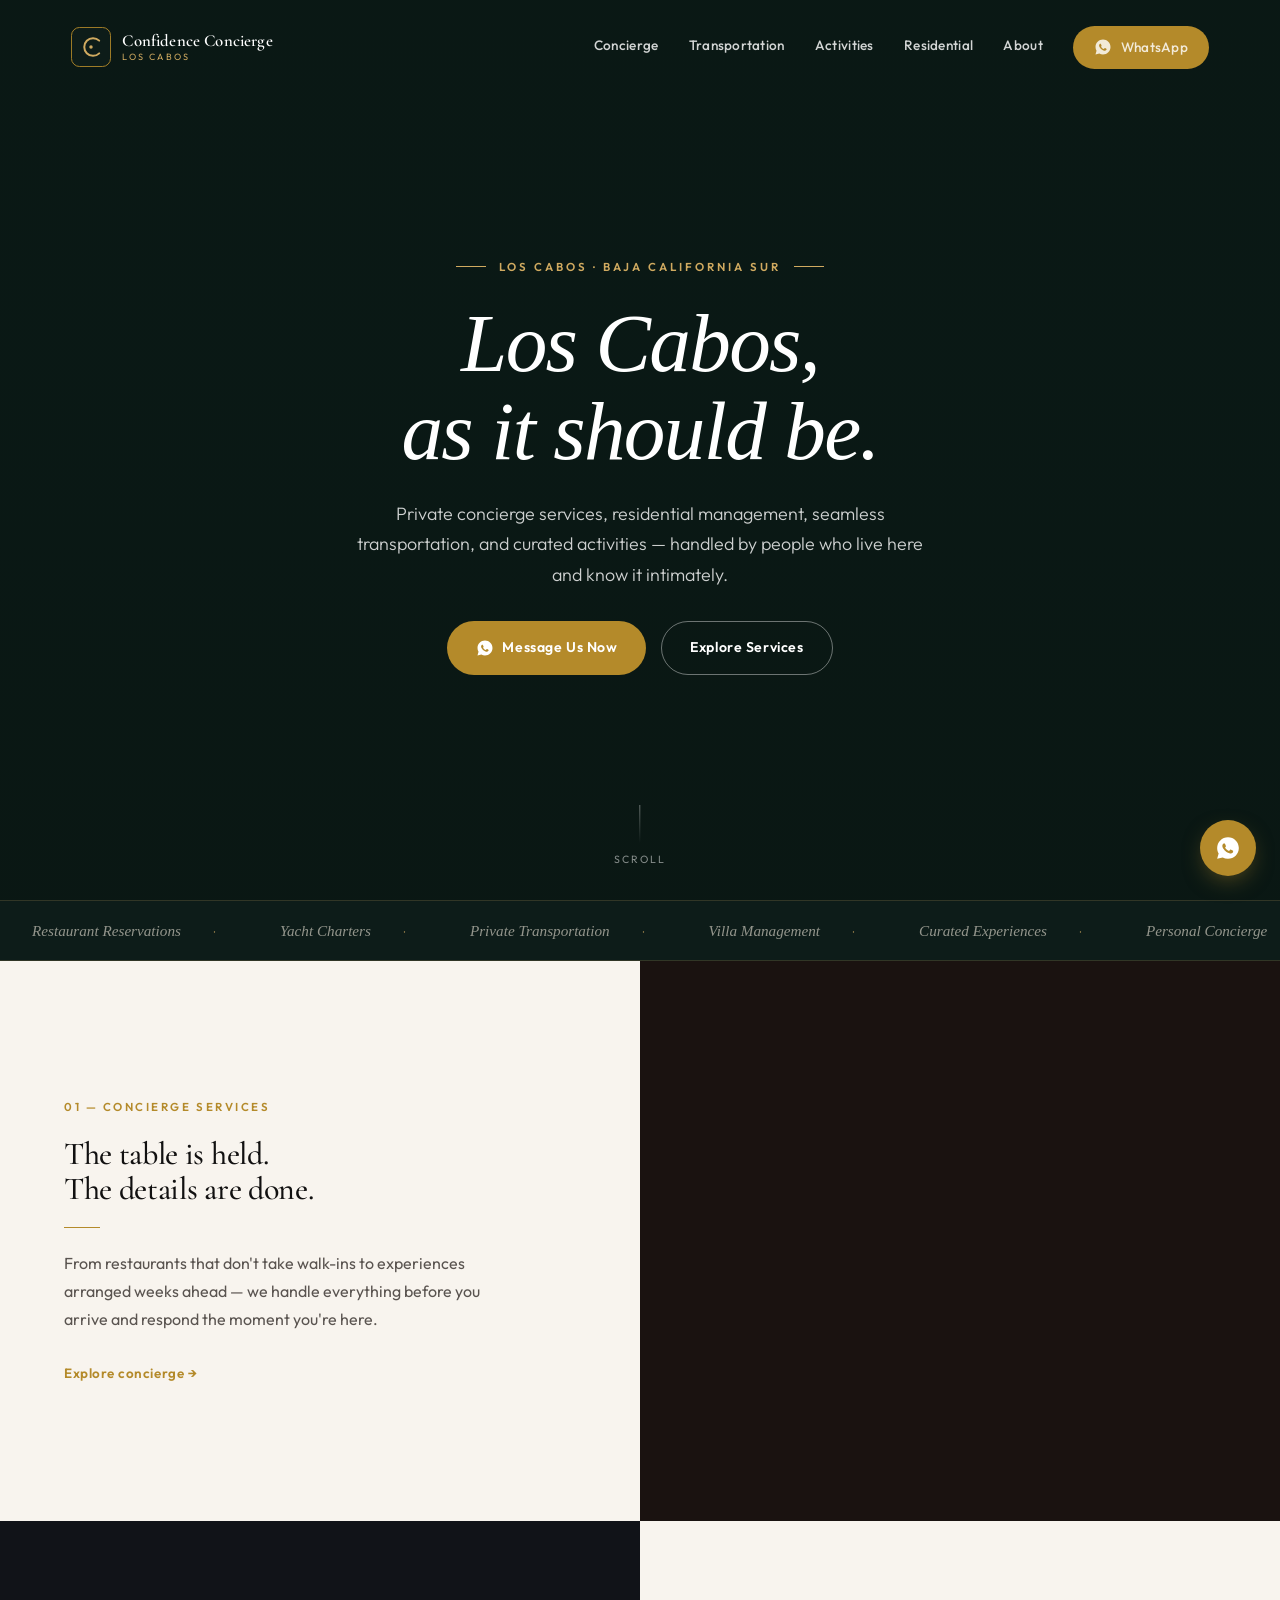
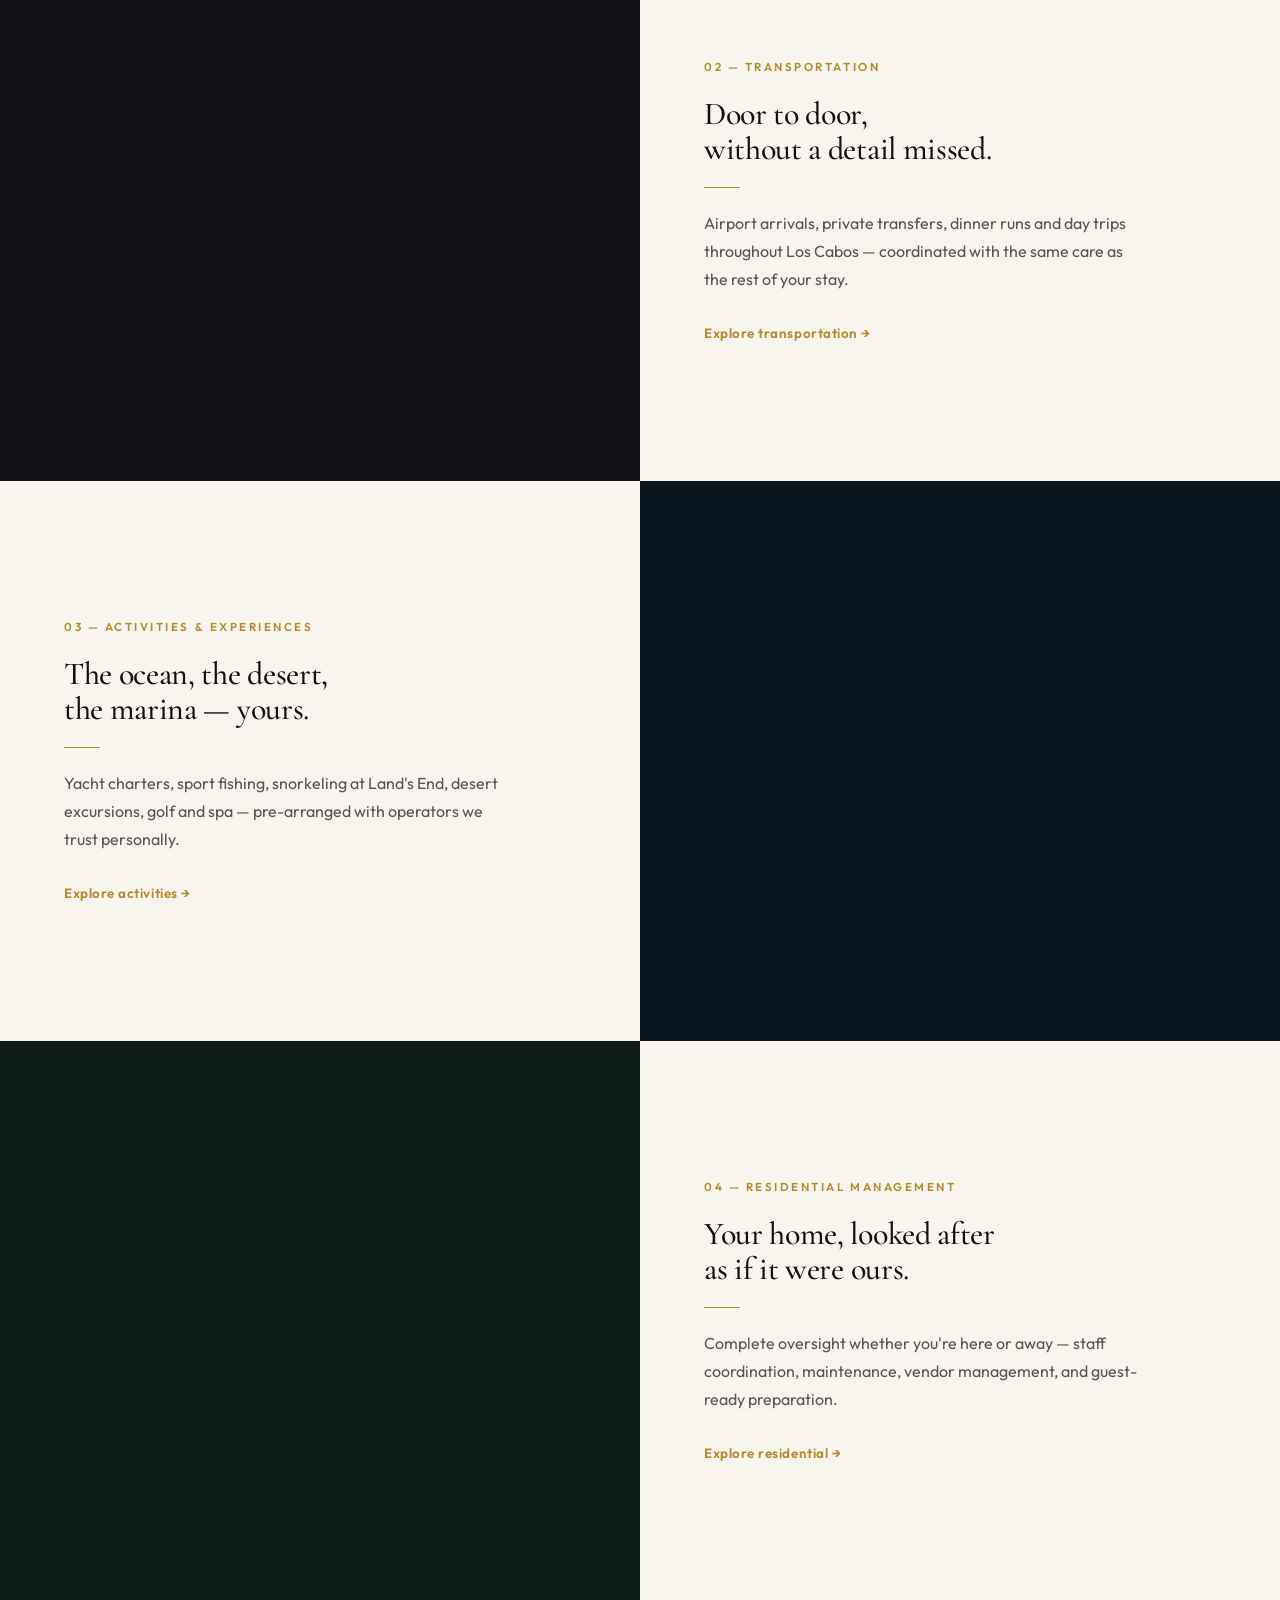
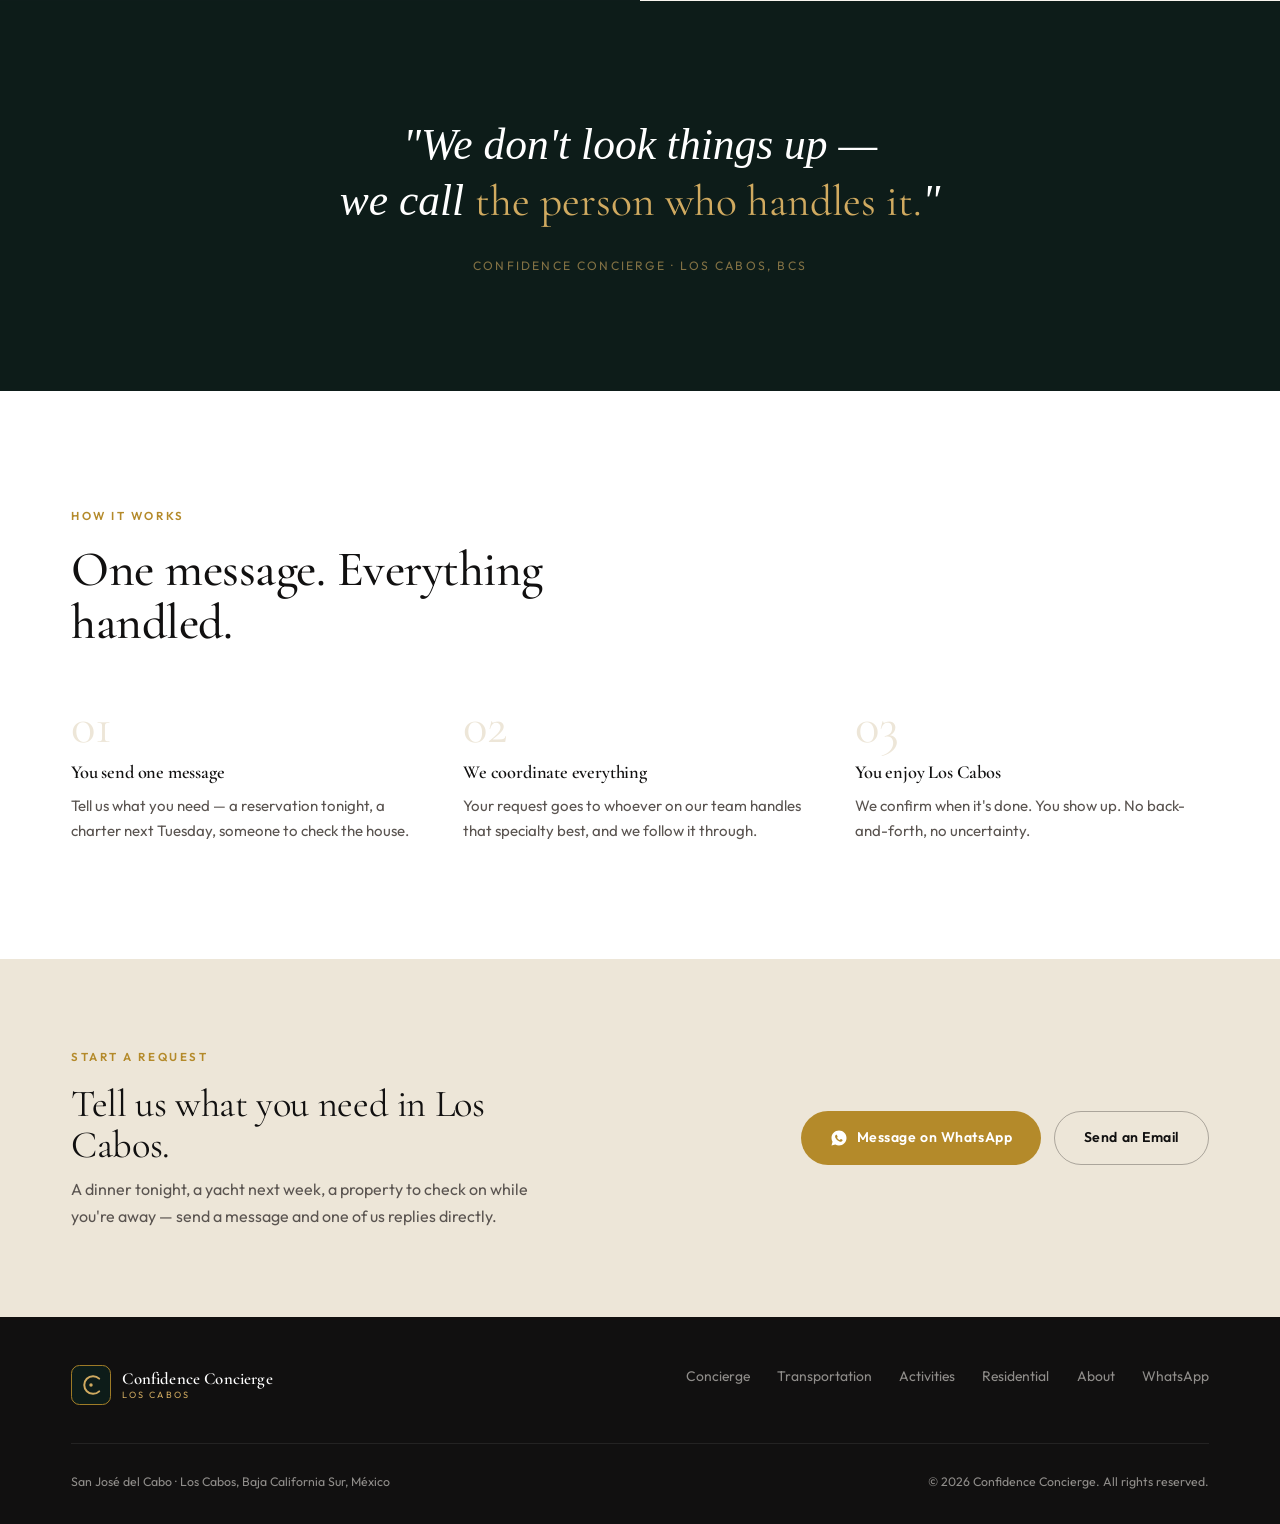
==== commit 67dbbbca: "Update index.html" ====
--- a/index.html
+++ b/index.html
@@ -12,6 +12,7 @@
   <link rel="stylesheet" href="css/styles.css">
 </head>
 <body>
+
 <header class="nav" id="siteNav">
   <div class="wrap">
     <a href="index.html" class="logo" aria-label="Confidence Concierge — home">
@@ -34,7 +35,6 @@
       <a href="transportation.html">Transportation</a>
       <a href="activities.html">Activities</a>
       <a href="residential.html">Residential</a>
-      <a href="travel-agents.html">Travel Agents</a>
       <a href="about.html">About</a>
       <a href="#" class="js-wa btn btn--gold" style="padding:0.65rem 1.3rem;"><svg viewBox="0 0 24 24" fill="currentColor" aria-hidden="true"><path d="M12 2C6.48 2 2 6.48 2 12c0 1.85.5 3.58 1.36 5.07L2 22l5.07-1.32A9.93 9.93 0 0 0 12 22c5.52 0 10-4.48 10-10S17.52 2 12 2zm4.56 13.82c-.2.57-1.2 1.1-1.65 1.16-.43.07-.95.1-1.54-.1-.36-.11-.81-.26-1.4-.51-2.45-1.06-4.06-3.55-4.18-3.71-.13-.17-1-1.33-1-2.55 0-1.2.63-1.8.86-2.04.22-.24.49-.3.65-.3h.47c.15 0 .35-.05.55.43.2.49.7 1.7.77 1.83.06.12.1.27.02.43-.08.17-.12.27-.24.42-.12.14-.25.31-.36.42-.12.12-.24.25-.1.49.14.25.62 1.02 1.33 1.65.91.82 1.68 1.07 1.92 1.19.25.12.39.1.54-.07.14-.17.63-.73.8-.98.17-.25.34-.2.56-.12.23.09 1.46.69 1.71.81.25.12.42.18.48.29.06.1.06.6-.14 1.17z"/></svg> WhatsApp</a>
     </nav>
@@ -64,7 +64,7 @@
 
 <section id="services">
   <article class="svc-panel">
-    <div class="svc-text">
+    <div class="svc-text reveal">
       <span class="eyebrow">01 &mdash; Concierge Services</span>
       <h3 class="t-h3">The table is held.<br>The details are done.</h3>
       <div class="divider"></div>
@@ -76,7 +76,7 @@
 
   <article class="svc-panel svc-panel--flip">
     <div class="svc-photo svc-photo--transport" role="img" aria-label="Private transportation"></div>
-    <div class="svc-text">
+    <div class="svc-text reveal">
       <span class="eyebrow">02 &mdash; Transportation</span>
       <h3 class="t-h3">Door to door,<br>without a detail missed.</h3>
       <div class="divider"></div>
@@ -86,7 +86,7 @@
   </article>
 
   <article class="svc-panel">
-    <div class="svc-text">
+    <div class="svc-text reveal">
       <span class="eyebrow">03 &mdash; Activities &amp; Experiences</span>
       <h3 class="t-h3">The ocean, the desert,<br>the marina &mdash; yours.</h3>
       <div class="divider"></div>
@@ -98,7 +98,7 @@
 
   <article class="svc-panel svc-panel--flip">
     <div class="svc-photo svc-photo--villa" role="img" aria-label="Luxury villa"></div>
-    <div class="svc-text">
+    <div class="svc-text reveal">
       <span class="eyebrow">04 &mdash; Residential Management</span>
       <h3 class="t-h3">Your home, looked after<br>as if it were ours.</h3>
       <div class="divider"></div>
@@ -117,11 +117,11 @@
 
 <section class="section">
   <div class="wrap">
-    <div class="head"><span class="eyebrow">How It Works</span><h2 class="t-h2">One message. Everything handled.</h2></div>
+    <div class="head reveal"><span class="eyebrow">How It Works</span><h2 class="t-h2">One message. Everything handled.</h2></div>
     <div class="steps">
-      <div class="step"><span class="step-num">01</span><h4>You send one message</h4><p>Tell us what you need &mdash; a reservation tonight, a charter next Tuesday, someone to check the house.</p></div>
-      <div class="step"><span class="step-num">02</span><h4>We coordinate everything</h4><p>Your request goes to whoever on our team handles that specialty best, and we follow it through.</p></div>
-      <div class="step"><span class="step-num">03</span><h4>You enjoy Los Cabos</h4><p>We confirm when it's done. You show up. No back-and-forth, no uncertainty.</p></div>
+      <div class="step reveal d1"><span class="step-num">01</span><h4>You send one message</h4><p>Tell us what you need &mdash; a reservation tonight, a charter next Tuesday, someone to check the house.</p></div>
+      <div class="step reveal d2"><span class="step-num">02</span><h4>We coordinate everything</h4><p>Your request goes to whoever on our team handles that specialty best, and we follow it through.</p></div>
+      <div class="step reveal d3"><span class="step-num">03</span><h4>You enjoy Los Cabos</h4><p>We confirm when it's done. You show up. No back-and-forth, no uncertainty.</p></div>
     </div>
   </div>
 </section>
@@ -159,8 +159,7 @@
         <a href="transportation.html">Transportation</a>
         <a href="activities.html">Activities</a>
         <a href="residential.html">Residential</a>
-        <a href="travel-agents.html">Travel Agents</a>
-      <a href="about.html">About</a>
+        <a href="about.html">About</a>
         <a href="#" class="js-wa">WhatsApp</a>
       </nav>
     </div>
--- a/css/styles.css
+++ b/css/styles.css
@@ -178,26 +178,94 @@
 .nav-links a:not(.btn):hover::after,
 .nav-links a.active::after { width: 100%; }
 
-.nav-burger { display: none; flex-direction: column; gap: 5px; padding: 6px; z-index: 110; }
-.nav-burger span { display: block; width: 22px; height: 1.5px; background: var(--white); transition: transform 0.3s var(--ease), opacity 0.3s; }
+.nav-burger {
+  display: none;
+  flex-direction: column;
+  justify-content: center;
+  gap: 5px;
+  width: 44px;
+  height: 44px;
+  align-items: center;
+  padding: 0;
+  position: relative;
+  z-index: 130;
+}
+.nav-burger span {
+  display: block;
+  width: 22px;
+  height: 1.5px;
+  background: var(--white);
+  transition: transform 0.3s var(--ease), opacity 0.25s var(--ease);
+}
+/* Animate burger into an X while the panel is open */
+.nav-burger.is-open span:nth-child(1) { transform: translateY(6.5px) rotate(45deg); }
+.nav-burger.is-open span:nth-child(2) { opacity: 0; }
+.nav-burger.is-open span:nth-child(3) { transform: translateY(-6.5px) rotate(-45deg); }
+
+/* Dark backdrop behind the mobile panel */
+.nav-backdrop {
+  position: fixed;
+  top: 0; left: 0; right: 0; bottom: 0;
+  background: rgba(6,14,12,0.6);
+  opacity: 0;
+  visibility: hidden;
+  transition: opacity 0.35s var(--ease), visibility 0.35s;
+  z-index: 115;
+}
+.nav-backdrop.open { opacity: 1; visibility: visible; }
+@media (min-width: 941px) { .nav-backdrop { display: none; } }
+
+/* Lock page scroll while the menu is open */
+body.nav-open { overflow: hidden; }
 
 @media (max-width: 940px) {
+  /* Keep the bar itself above the panel's backdrop */
+  .nav { z-index: 120; }
+  .nav--solid { position: fixed; }
+  /* Interior pages use a fixed bar on mobile, so offset their first section */
+  .nav--solid ~ .page-hero { padding-top: 7rem; }
+
   .nav-links {
     position: fixed;
     top: 0; right: 0; bottom: 0;
-    width: min(78vw, 320px);
+    width: min(80vw, 320px);
+    max-width: 100vw;
+    height: 100%;
+    height: 100dvh;
     background: var(--teal);
     flex-direction: column;
-    justify-content: center;
-    align-items: flex-start;
-    padding: 2rem var(--gap);
-    gap: 1.6rem;
+    justify-content: flex-start;
+    align-items: stretch;
+    padding: 6rem var(--gap) calc(2rem + env(safe-area-inset-bottom));
+    gap: 0;
     transform: translateX(100%);
-    transition: transform 0.45s var(--ease);
+    transition: transform 0.4s var(--ease);
     border-left: 1px solid var(--border-lt);
+    z-index: 125;
+    overflow-y: auto;
+    -webkit-overflow-scrolling: touch;
   }
   .nav-links.open { transform: translateX(0); }
-  .nav-links a { font-size: 1.1rem; color: var(--white); }
+
+  .nav-links a {
+    font-size: 1.05rem;
+    color: var(--white);
+    padding: 1rem 0;
+    border-bottom: 1px solid rgba(208,170,96,0.14);
+    width: 100%;
+  }
+  /* Remove the desktop underline effect on mobile */
+  .nav-links a:not(.btn)::after { display: none; }
+  .nav-links a.active { color: var(--gold-lt); }
+
+  /* WhatsApp button sits apart at the bottom of the panel */
+  .nav-links a.btn {
+    justify-content: center;
+    border-bottom: none;
+    margin-top: 1.5rem;
+    padding: 0.9rem 1.5rem !important;
+  }
+
   .nav-burger { display: flex; }
 }
 
@@ -273,9 +341,10 @@
 
 /* Page hero background images */
 .bg-concierge   { background-image: url('https://images.unsplash.com/photo-1414235077428-338989a2e8c0?auto=format&fit=crop&w=1920&q=85'); }
-.bg-transport   { background-image: url('https://images.unsplash.com/photo-1503376780353-7e6692767b70?auto=format&fit=crop&w=1920&q=85'); }
+.bg-transport   { background-image: url('https://images.unsplash.com/photo-1536700503339-1e4b06520771?auto=format&fit=crop&w=1920&q=85'); }
 .bg-activities  { background-image: url('https://images.unsplash.com/photo-1544551763-46a013bb70d5?auto=format&fit=crop&w=1920&q=85'); }
 .bg-residential { background-image: url('https://images.unsplash.com/photo-1613490493576-7fde63acd811?auto=format&fit=crop&w=1920&q=85'); }
+.bg-agents      { background-image: url('https://images.unsplash.com/photo-1436491865332-7a61a109cc05?auto=format&fit=crop&w=1920&q=85'); }
 .bg-about       { background-image: url('https://images.unsplash.com/photo-1519046904884-53103b34b206?auto=format&fit=crop&w=1920&q=85'); }
 
 /* ── Marquee ── */
@@ -301,7 +370,7 @@
 
 .svc-photo--dining     { background-image: url('https://images.unsplash.com/photo-1414235077428-338989a2e8c0?auto=format&fit=crop&w=1000&q=80'); background-color: #1a1210; }
 .svc-photo--villa      { background-image: url('https://images.unsplash.com/photo-1566073771259-6a8506099945?auto=format&fit=crop&w=1000&q=80'); background-color: #0e1c1a; }
-.svc-photo--transport  { background-image: url('https://images.unsplash.com/photo-1503376780353-7e6692767b70?auto=format&fit=crop&w=1000&q=80'); background-color: #111318; }
+.svc-photo--transport  { background-image: url('https://images.unsplash.com/photo-1676856577533-1e8099932f7b?auto=format&fit=crop&w=1000&q=80'); background-color: #111318; }
 .svc-photo--activities { background-image: url('https://images.unsplash.com/photo-1544551763-46a013bb70d5?auto=format&fit=crop&w=1000&q=80'); background-color: #0a161f; }
 
 @media (max-width: 860px) {
@@ -420,3 +489,154 @@
 .wa-fab { position: fixed; bottom: 1.5rem; right: 1.5rem; z-index: 90; width: 56px; height: 56px; border-radius: 50%; background: var(--gold); display: flex; align-items: center; justify-content: center; box-shadow: 0 8px 24px -8px rgba(180,138,42,0.6); transition: transform 0.3s var(--ease), box-shadow 0.3s; }
 .wa-fab:hover { transform: translateY(-3px) scale(1.06); box-shadow: 0 14px 32px -8px rgba(180,138,42,0.7); }
 .wa-fab svg { width: 26px; height: 26px; color: #fff; }
+
+/* ── Fleet cards (transportation) ── */
+.fleet-grid { display: grid; grid-template-columns: repeat(2, 1fr); gap: 1.6rem; margin-top: 2.6rem; }
+.fleet-card {
+  background: var(--white);
+  border: 1px solid var(--border);
+  overflow: hidden;
+  display: flex;
+  flex-direction: column;
+  transition: transform 0.4s var(--ease), box-shadow 0.4s var(--ease);
+}
+.fleet-card:hover { transform: translateY(-5px); box-shadow: 0 22px 44px -22px rgba(17,16,16,0.24); }
+.fleet-img {
+  aspect-ratio: 16/10;
+  min-height: 230px;
+  background-size: cover;
+  background-position: center;
+  background-color: var(--teal);
+}
+.fleet-body { padding: 1.6rem 1.8rem 1.9rem; display: grid; gap: 0.5rem; }
+.fleet-body h4 { font-family: var(--font-display); font-size: 1.35rem; font-weight: 600; }
+.fleet-meta { font-size: 0.72rem; font-weight: 600; letter-spacing: 0.14em; text-transform: uppercase; color: var(--gold); }
+.fleet-body p { font-size: 0.94rem; color: var(--mid); line-height: 1.7; }
+@media (max-width: 760px) { .fleet-grid { grid-template-columns: 1fr; } }
+
+/* ── Founder / team cards (clickable) ── */
+.team-card { cursor: pointer; position: relative; }
+.team-card::after {
+  content: 'View profile →';
+  position: absolute;
+  right: 2rem; bottom: 1.6rem;
+  font-size: 0.74rem;
+  font-weight: 600;
+  letter-spacing: 0.08em;
+  text-transform: uppercase;
+  color: var(--gold);
+  opacity: 0;
+  transform: translateX(-6px);
+  transition: opacity 0.3s var(--ease), transform 0.3s var(--ease);
+}
+.team-card:hover::after, .team-card:focus-visible::after { opacity: 1; transform: translateX(0); }
+.bio-full { display: none; }
+
+/* Founder feature card — larger, sits alone above the others */
+.founder-card { grid-column: 1 / -1; display: grid; grid-template-columns: 5fr 7fr; }
+.founder-card .team-photo { aspect-ratio: auto; min-height: 340px; height: 100%; }
+.founder-card .team-body { padding: 2.4rem 2.6rem; align-content: center; }
+.founder-card .team-body h3 { font-size: 1.8rem; }
+.founder-badge {
+  display: inline-block;
+  font-size: 0.62rem;
+  font-weight: 700;
+  letter-spacing: 0.2em;
+  text-transform: uppercase;
+  color: var(--teal);
+  background: var(--gold-lt);
+  padding: 0.3rem 0.7rem;
+  border-radius: 999px;
+  width: fit-content;
+  margin-bottom: 0.4rem;
+}
+@media (max-width: 820px) {
+  .founder-card { grid-template-columns: 1fr; }
+  .founder-card .team-photo { min-height: 260px; }
+}
+
+/* ── Bio modal ── */
+.bio-modal {
+  position: fixed;
+  top: 0; left: 0; right: 0; bottom: 0;
+  z-index: 200;
+  background: rgba(6,14,12,0.75);
+  display: flex;
+  align-items: center;
+  justify-content: center;
+  padding: var(--gap);
+  opacity: 0;
+  visibility: hidden;
+  transition: opacity 0.3s var(--ease), visibility 0.3s;
+}
+.bio-modal.open { opacity: 1; visibility: visible; }
+.bio-modal-inner {
+  background: var(--white);
+  max-width: 720px;
+  width: 100%;
+  max-height: 86vh;
+  overflow-y: auto;
+  -webkit-overflow-scrolling: touch;
+  position: relative;
+  padding: clamp(2rem, 5vw, 3.2rem);
+  transform: translateY(14px);
+  transition: transform 0.35s var(--ease);
+}
+.bio-modal.open .bio-modal-inner { transform: translateY(0); }
+.bio-modal-close {
+  position: absolute;
+  top: 1rem; right: 1rem;
+  width: 40px; height: 40px;
+  display: flex;
+  align-items: center;
+  justify-content: center;
+  border-radius: 50%;
+  color: var(--mid);
+  transition: background 0.25s, color 0.25s;
+}
+.bio-modal-close:hover { background: var(--linen); color: var(--charcoal); }
+.bio-modal-close svg { width: 20px; height: 20px; }
+
+.bio-head { display: flex; gap: 1.4rem; align-items: center; margin-bottom: 1.6rem; padding-right: 2.5rem; }
+.bio-avatar {
+  width: 84px; height: 84px;
+  border-radius: 50%;
+  flex-shrink: 0;
+  background: linear-gradient(135deg, var(--teal), #1a3530);
+  display: flex;
+  align-items: center;
+  justify-content: center;
+  overflow: hidden;
+  border: 1px solid rgba(208,170,96,0.4);
+}
+.bio-avatar img { width: 100%; height: 100%; object-fit: cover; }
+.bio-avatar span { font-family: var(--font-display); font-size: 1.8rem; color: var(--gold-lt); }
+.bio-head h3 { font-size: 1.6rem; margin-bottom: 0.2rem; }
+.bio-head .role { font-size: 0.7rem; font-weight: 600; letter-spacing: 0.14em; text-transform: uppercase; color: var(--gold); }
+.bio-text p { font-size: 0.98rem; color: var(--mid); line-height: 1.8; }
+.bio-text p + p { margin-top: 0.9rem; }
+
+.bio-contact {
+  margin-top: 1.8rem;
+  padding-top: 1.5rem;
+  border-top: 1px solid var(--border);
+  display: flex;
+  flex-wrap: wrap;
+  gap: 0.7rem;
+}
+.bio-contact a {
+  display: inline-flex;
+  align-items: center;
+  gap: 0.5rem;
+  font-size: 0.86rem;
+  font-weight: 500;
+  padding: 0.65rem 1.1rem;
+  border-radius: 999px;
+  border: 1px solid var(--border);
+  color: var(--charcoal);
+  transition: border-color 0.25s, color 0.25s, background 0.25s;
+}
+.bio-contact a:hover { border-color: var(--gold); color: var(--gold); }
+.bio-contact a svg { width: 16px; height: 16px; }
+.bio-contact a.wa { background: var(--gold); border-color: var(--gold); color: #fff; }
+.bio-contact a.wa:hover { background: #9A7620; border-color: #9A7620; color: #fff; }
